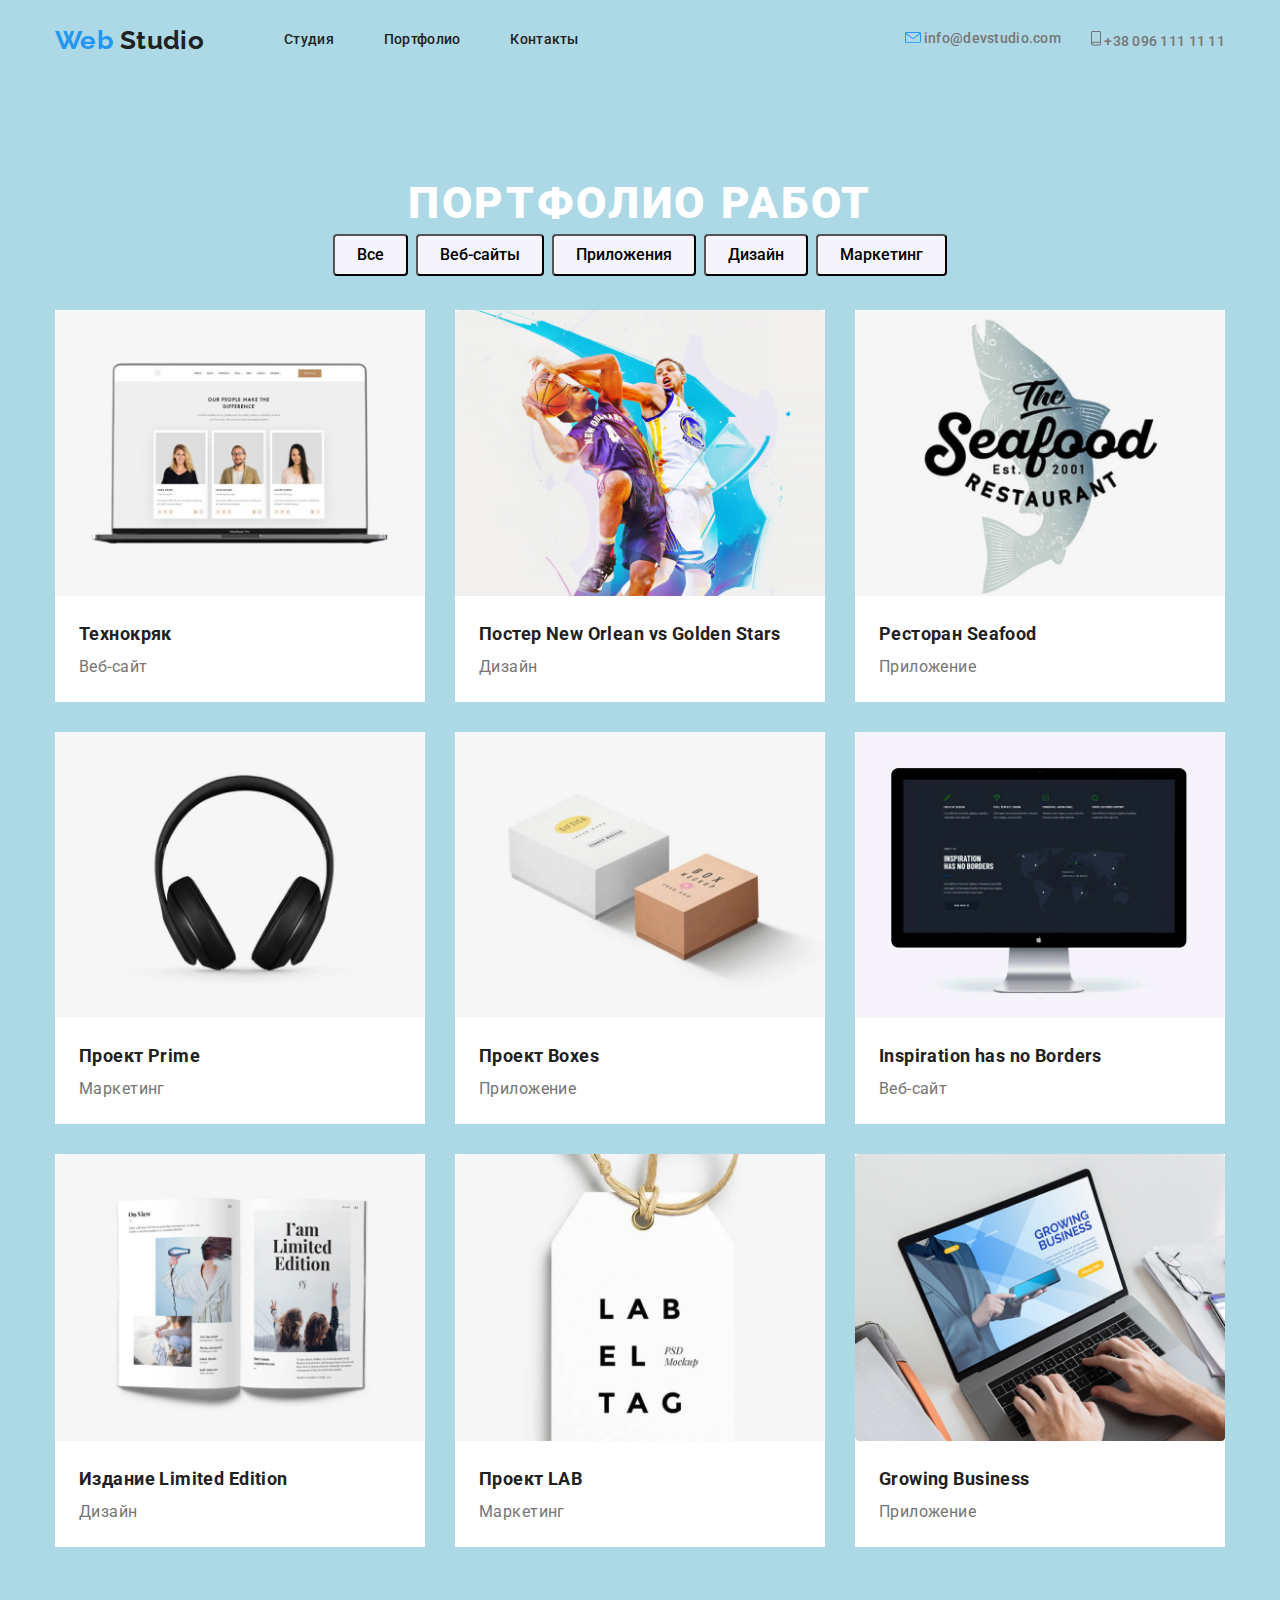
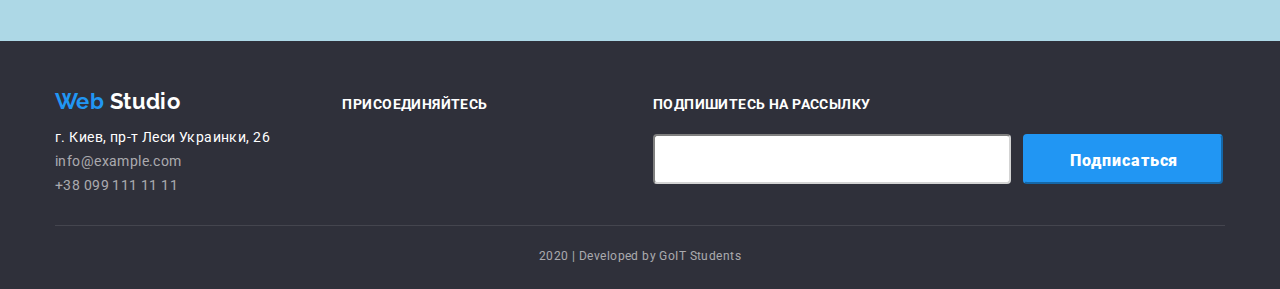
==== portfolio.html @ 1db134f2 "initial commit" ====
<!DOCTYPE html>
<html lang="ru">
  <head>
    <meta charset="UTF-8" />
    <meta name="viewport" content="width=device-width, initial-scale=1.0" />
    <title lang="en">Web Studio</title>
    <link
      href="https://fonts.googleapis.com/css2?family=Raleway:wght@700&family=Roboto:wght@400;500;700;900&display=swap"
      rel="stylesheet"
    />
    <link
      rel="stylesheet"
      href="https://cdnjs.cloudflare.com/ajax/libs/modern-normalize/0.6.0/modern-normalize.min.css"
    />
    <link rel="stylesheet" href="./css/styles.css" />
  </head>

  <body>
    <header class="page-header">
      <div class="container">
        <nav class="main-nav">
          <a href="./index.html" lang="en" class="logo-header"
            ><span class="logo-accent">Web</span> Studio</a
          >

          <menu class="site-menu">
            <li><a href="./index.html" class="site-menu-list">Студия</a></li>
            <li>
              <a href="./portfolio.html" class="site-menu-list">Портфолио</a>
            </li>
            <li><a href="" class="site-menu-list">Контакты</a></li>
          </menu>

          <ul class="contacts">
            <li>
              <img src="./images/envelope-hover.svg" alt="Почта компании" />
              <a href="" class="contacts-list">info@devstudio.com</a>
            </li>

            <li>
              <img src="./images/smartphone.svg" alt="Телефон компании" />
              <a href="" class="contacts-list">+38 096 111 11 11</a>
            </li>
          </ul>
        </nav>
      </div>
    </header>
    <main>
      <section class="portfolio-works">
        <div class="container">
          <h1>Портфолио работ</h1>
          <menu class="portfolio-navigation">
            <li><button type="button">Все</button></li>
            <li><button type="button">Веб-сайты</button></li>
            <li><button type="button">Приложения</button></li>
            <li><button type="button">Дизайн</button></li>
            <li><button type="button">Маркетинг</button></li>
          </menu>
          <ul class="portfolio-works-list">
            <li>
              <a href="">
                <img
                  src="./images/pr-1.jpg"
                  alt="Изображение ноутбука"
                  class="portfolio-works-image"
                  width="370"
                />
                <div class="portfolio-works-title">
                  <h2>Технокряк</h2>
                  <p class="portfolio-works-p">Веб-сайт</p>
                </div>
                <p class="portfolio-works hover-text">
                  Технокряк это современная площадка распространения
                  коронавируса. Компании используют эту платформу для цифрового
                  шпионажа и атак на защищённые сервера конкурентов.
                </p></a
              >
            </li>
            <li>
              <a href="">
                <img
                  src="./images/pr-2.jpg"
                  alt="Новый Орлеан, Золотые Звезды"
                  class="portfolio-works-image"
                  width="370"
                />
                <div class="portfolio-works-title">
                  <h2>Постер New Orlean vs Golden Stars</h2>
                  <p class="portfolio-works-p">Дизайн</p>
                </div>
              </a>
            </li>
            <li>
              <a href="">
                <img
                  src="./images/pr-3.jpg"
                  alt="Ресторан"
                  class="portfolio-works-image"
                  width="370"
                />
                <div class="portfolio-works-title">
                  <h2>Ресторан Seafood</h2>
                  <p class="portfolio-works-p">Приложение</p>
                </div>
              </a>
            </li>
            <li>
              <a href="">
                <img
                  src="./images/pr-4.jpg"
                  alt="Проект Прайм"
                  class="portfolio-works-image"
                  width="370"
                />
                <div class="portfolio-works-title">
                  <h2>Проект Prime</h2>
                  <p class="portfolio-works-p">Маркетинг</p>
                </div>
              </a>
            </li>
            <li>
              <a href="">
                <img
                  src="./images/pr-5.jpg"
                  alt="Проект Боксез"
                  class="portfolio-works-image"
                  width="370"
                />
                <div class="portfolio-works-title">
                  <h2>Проект Boxes</h2>
                  <p class="portfolio-works-p">Приложение</p>
                </div>
              </a>
            </li>
            <li>
              <a href="">
                <img
                  src="./images/pr-6.jpg"
                  alt="Веб-сайт"
                  class="portfolio-works-image"
                  width="370"
                />
                <div class="portfolio-works-title">
                  <h2>Inspiration has no Borders</h2>
                  <p class="portfolio-works-p">Веб-сайт</p>
                </div>
              </a>
            </li>
            <li>
              <a href="">
                <img
                  src="./images/pr-7.jpg"
                  alt="Журнал по дизайну"
                  class="portfolio-works-image"
                  width="370"
                />
                <div class="portfolio-works-title">
                  <h2>Издание Limited Edition</h2>
                  <p class="portfolio-works-p">Дизайн</p>
                </div>
              </a>
            </li>
            <li>
              <a href="">
                <img
                  src="./images/pr-8.jpg"
                  alt="Изображение этикетки"
                  class="portfolio-works-image"
                  width="370"
                />
                <div class="portfolio-works-title">
                  <h2>Проект LAB</h2>
                  <p class="portfolio-works-p">Маркетинг</p>
                </div>
              </a>
            </li>
            <li>
              <a href="">
                <img
                  src="./images/box-1.jpg"
                  alt="Изображение ноутбука"
                  class="portfolio-works-image"
                  width="370"
                />
                <div class="portfolio-works-title">
                  <h2>Growing Business</h2>
                  <p class="portfolio-works-p">Приложение</p>
                </div>
              </a>
            </li>
          </ul>
        </div>
      </section>
    </main>
    <!-- Футер -->
    <footer class="page-footer">
      <div class="container">
        <div class="studio-info">
          <a href="./index.html" lang="en" class="logo-footer"
            ><span class="logo-accent">Web</span> Studio</a
          >
          <address>
            <ul>
              <li class="footer-address">
                <a href="">г. Киев, пр-т Леси Украинки, 26</a>
              </li>
              <li class="footer-address-box">
                <a href="">info@example.com</a>
              </li>
              <li class="footer-address-box">
                <a href="">+38 099 111 11 11</a>
              </li>
            </ul>
          </address>
        </div>
        <!-- Ссылки на соцсети -->
        <div class="social-links">
          <b>присоединяйтесь</b>
          <ul class="footer-social-links">
            <li><a href="" aria-label="Ссылка на Instagram"></a></li>
            <li><a href="" aria-label="Ссылка на Twitter"></a></li>
            <li><a href="" aria-label="Ссылка на Facebook"></a></li>
            <li><a href="" aria-label="Ссылка на LinkedIn"></a></li>
          </ul>
        </div>
        <!-- Подписка -->
        <ul class="subscription">
          <li><b>Подпишитесь на рассылку</b></li>
          <li>
            <input type="email" class="email" />
            <button type="button" class="mail-button">Подписаться</button>
          </li>
        </ul>
        <!-- <div> -->
        <p class="footer-developed">2020 | Developed by GoIT Students</p>
      </div>
      <!-- </div> -->
    </footer>
  </body>
</html>
---- css/styles.css ----
/* 
Оформление текста, цвета, эффекты фокусировки и наведения
background-color - для отображения белого цвета шрифта */

:root {
  --primary-text-color: #212121;
  --ordinary-text-color: #757575;
  --title-text-color: #ffffff;
  --accent-text-color: #2196f3;
  --footer-text-color: rgba(255, 255, 255, 0.6);
  --background-text-color: rgba(33, 150, 243, 0.9);
  --background-color: lightblue;
}

body {
  font-family: Roboto, serif;
  font-weight: 400;
  font-size: 14px;
  line-height: 1.14;
  letter-spacing: 0.03em;
  color: var(--primary-text-color);
  background-color: var(--background-color);
}

.container {
  margin-left: auto;
  margin-right: auto;
  width: 1200px;
  padding-left: 15px;
  padding-right: 15px;
}

/* img {
  display: block;
  width: 100%;
} */

h2,
ul,
menu,
p {
  margin-top: 0;
  margin-bottom: 0;
  padding-left: 0;
}

a {
  color: var(--primary-text-color);
}

ul,
menu {
  list-style: none;
}

/* Logo */

.logo-header {
  margin-right: 80px;
}

.logo-header,
.logo-footer {
  font-family: Raleway, sans-serif;
  font-weight: 700;
  font-size: 26px;
  line-height: 1.19;
  text-decoration: none;
}

.logo-accent {
  color: #2196f3;
}

.logo-footer {
  margin-bottom: 10px;
  font-size: 22px;
  line-height: 1.18;
  color: var(--title-text-color);
}

/* Хедер*/

.main-nav {
  display: flex;
  align-items: center;
}

.site-menu {
  display: flex;
  align-items: center;
  /* margin-right: 280px; */

  font-weight: 500;
  letter-spacing: 0.02em;
}

.site-menu li:not(:last-child) {
  margin-right: 50px;
}

.site-menu-list {
  display: block;
}

.contacts {
  display: inline-flex;
  /* align-items: center; */
  margin-left: auto;

  font-weight: 500;
  letter-spacing: 0.02em;
}

.contacts li + li {
  margin-left: 30px;
}

p,
.contacts-list {
  color: var(--ordinary-text-color);
}

.site-menu-list,
.contacts-list {
  padding-top: 32px;
  padding-bottom: 32px;
  text-decoration: none;
}

.site-menu-list:hover,
.contacts-list:hover,
.site-menu-list:focus,
.contacts-list:focus {
  color: var(--accent-text-color);
}

/* Герой */

/* .hero {
  text-align: center;
} */

h1 {
  margin: 0 auto;

  color: var(--title-text-color);
  font-weight: 900;
  font-size: 44px;
  line-height: 1.36;
  text-align: center;
  letter-spacing: 0.06em;
  text-transform: uppercase;
}

.hero > h1 {
  width: 650px;
}

.hero-button {
  /* display: inline-block; */
  display: flex;
  margin-left: auto;
  margin-right: auto;
  align-items: center;
  border-radius: 4px;
  padding: 10px 32px;

  color: var(--title-text-color);
  background-color: var(--accent-text-color);
  /* border-color: rgba(0, 0, 0, 0.25); */

  font-weight: 700;
  font-size: 16px;
  line-height: 1.88;
  letter-spacing: 0.06em;
}

/* Work */

/* .work-accents li:not(:last-child),
.applications li:not(:last-child),
.teampeople li:not(:last-child),
.clients li:not(:last-child) {
  margin-right: 30px;
} */

.work-accents {
  padding-top: 94px;
}

.work-accents ul {
  display: flex;
  justify-content: space-between;
  padding-left: 0;
}

.work-accents li {
  width: 270px;
  /* outline: 2px solid tomato; */
}

.work-accents h3 {
  margin-top: 30px;
  margin-bottom: 10px;

  font-size: inherit;
  line-height: inherit;
  text-transform: uppercase;
}

.work-accents-p {
  line-height: 1.71;
  letter-spacing: 0.03em;
}

/* Приложения */

.applications {
  padding-top: 94px;
}

.applications h2 {
  margin-bottom: 50px;
}

.applications ul {
  display: flex;
  justify-content: space-between;
  padding-left: 0;
}

.applications li {
  width: 370px;
  display: flex;
  flex-direction: column;
}

.applications h2,
.teampeople h2,
.clients h2 {
  font-weight: 700;
  font-size: 36px;
  line-height: 1.17;
  text-align: center;
  letter-spacing: 0.03em;
}

.applications h3 {
  margin-top: 0;
  margin-bottom: 0;
  padding-top: 27px;
  padding-bottom: 27px;

  color: var(--title-text-color);
  background-color: rgba(47, 48, 58, 0.8);

  font-size: inherit;
  font-weight: 700;
  text-align: center;
  letter-spacing: 0.03em;
  text-transform: uppercase;
}

/* Наша команда */

.teampeople {
  padding-top: 94px;
}

.teampeople h2 {
  margin-bottom: 50px;
}

.teampeople ul {
  display: flex;
  justify-content: space-between;
  padding-left: 0;
}

.teampeople li {
  width: 270px;
  display: flex;
  flex-direction: column;
}

.teampeople h3 {
  margin-top: 30px;
  margin-bottom: 10px;
}

.teampeople h3,
.teampeople p {
  font-size: 16px;
  line-height: 1.36;
  text-align: center;
}

.teampeople h3 {
  font-weight: 500;
}

/* Постоянные клиенты */

.clients {
  padding-top: 94px;
  padding-bottom: 94px;
}

.clients h2 {
  margin-bottom: 50px;
}

.clients ul {
  display: flex;
  justify-content: space-between;
  padding-left: 0;
}

.clients li {
  width: 170px;
  display: flex;
  justify-content: center;
  align-items: center;
}

/* Футер */
.page-footer {
  padding-top: 48px;
  /* outline: 2px solid tomato; */
  background-color: #2f303a;
}

.studio-info,
.studio-info .address,
.social-links,
.social-links ul,
.social-links li,
.subscription,
.subscription li {
  display: inline-flex;
}

.studio-info {
  margin-right: 69px;
  flex-direction: column;
}

.studio-info ul {
  padding-left: 0;
}

b {
  font-weight: 700;
  text-transform: uppercase;
  color: var(--title-text-color);
}

address {
  font-style: normal;
}

.footer-address,
.footer-address-box {
  line-height: 1.71;
}

.footer-address > a {
  margin-top: 9px;
  line-height: 24px;
  color: var(--title-text-color);
  text-decoration: none;
}

.footer-address-box > a,
.footer-developed {
  color: var(--footer-text-color);
  text-decoration: none;
}

.social-links {
  width: 207px;
  margin-right: 100px;
}

.subscription {
  flex-direction: column;
  margin-right: auto;
}

.subscription > li:first-child {
  margin-bottom: 21px;
}

.email {
  width: 358px;
  border-radius: 4px;
  height: 50px;

  border-color: lightgray;
}

.mail-button {
  width: 200px;
  height: 50px;

  margin-left: 12px;
  padding: 10px 45px;
  border-radius: 4px;
  /* align-items: center; */

  color: var(--title-text-color);
  background-color: var(--accent-text-color);
  border-color: var(--background-text-color);

  font-family: inherit;
  font-weight: 900;
  font-size: 16px;
  line-height: 1.88;
  letter-spacing: 0.06em;
  text-align: center;
}

.footer-developed {
  margin-top: 28px;
  padding-top: 18px;
  padding-bottom: 21px;
  font-size: 12px;
  line-height: 2;
  text-align: center;
  border-top: 1px solid rgba(255, 255, 255, 0.1);
}

/* Портфолио */

.portfolio-works {
  padding-top: 94px;
  padding-bottom: 94px;
}

menu.portfolio-navigation,
.portfolio-works-list {
  padding-left: 0;
}

.portfolio-navigation {
  margin-bottom: 34px;
}

.portfolio-works-list,
.portfolio-works-list li {
  display: inline-flex;
  flex-wrap: wrap;
}

/* .portfolio-works-list {
  justify-content: space-between;
} */

.portfolio-works-list li:not(:nth-child(3n)) {
  margin-right: 30px;
}

.portfolio-works-list li:nth-child(-n + 6) {
  margin-bottom: 30px;
}

.portfolio-works-list li {
  width: calc((100% - 2 * 30px) / 3);
  display: flex;
  flex-direction: column;
}

p.portfolio-works.hover-text {
  display: none;
}

.portfolio-navigation,
.portfolio-navigation li {
  display: flex;
  flex-direction: row;
  align-items: center;
  justify-content: center;
}

.portfolio-works-title {
  padding: 20px 24px;
  background-color: var(--title-text-color);
}

.portfolio-works a {
  text-decoration: none;
}

.portfolio-navigation button:hover,
.portfolio-navigation button:focus {
  background-color: var(--accent-text-color);
  color: var(--title-text-color);
}

.portfolio-navigation li:not(:last-child) {
  margin-right: 8px;
}

.portfolio-navigation button {
  border-radius: 4px;
  padding: 6px 22px;
  font-family: inherit;
  font-weight: 500;
  font-size: 16px;
  line-height: 1.62;
  text-align: center;
  background: #f5f4fa;
}

.portfolio-works-list h2 {
  font-size: 18px;
  line-height: 2;
}

.portfolio-works-p {
  font-size: 16px;
  line-height: 1.88;
}

.portfolio-works-image {
  display: block;
}

/* Для позиционирования в футере

 .footer-social-links {
  display: flex;
  justify-content: space-between; 
  
  .footer-social-links:not(:last-child){ margin-right: 10px;*/
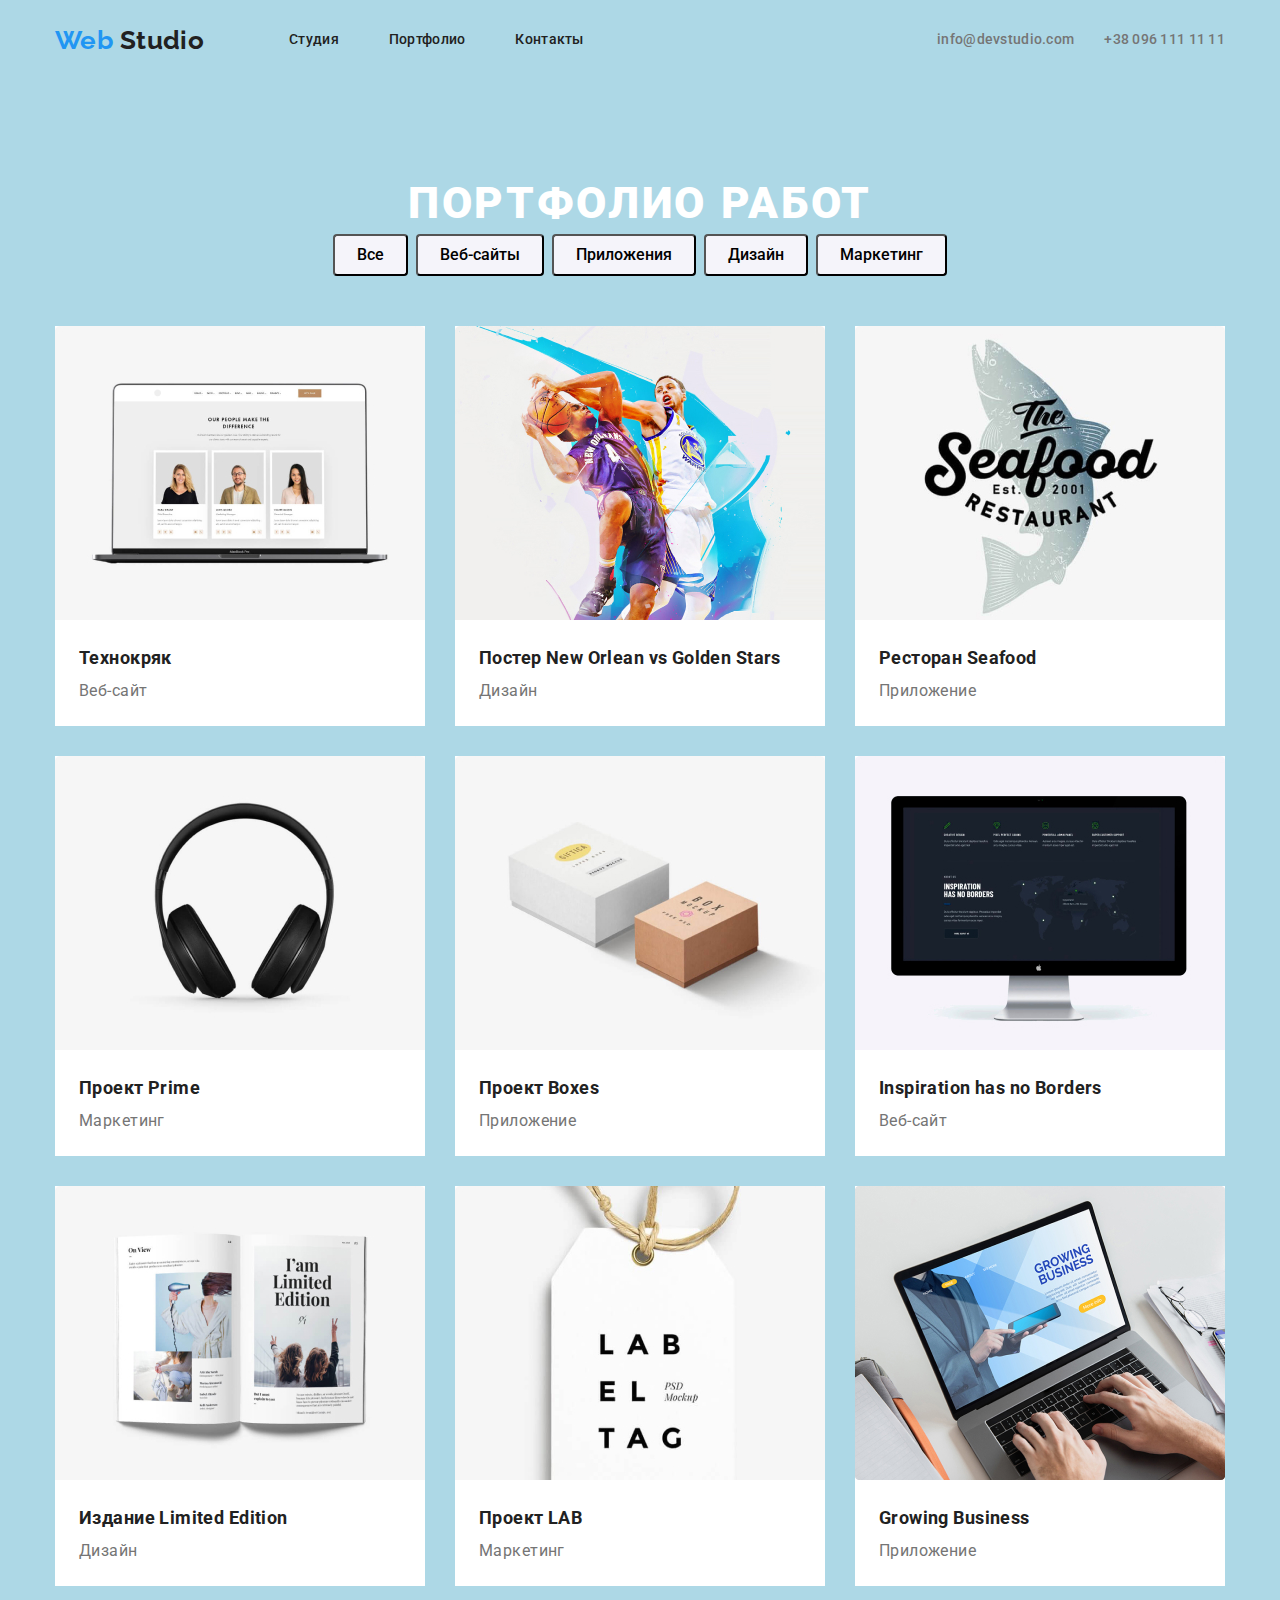
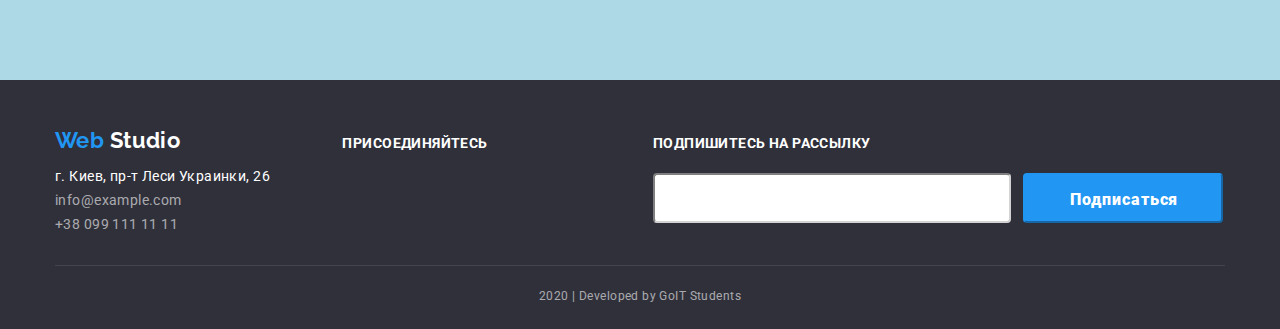
==== commit bda74297: "изменения в макете внесены" ====
--- a/portfolio.html
+++ b/portfolio.html
@@ -33,12 +33,12 @@
 
           <ul class="contacts">
             <li>
-              <img src="./images/envelope-hover.svg" alt="Почта компании" />
+              <!-- <img src="./images/envelope-hover.svg" alt="Почта компании" /> -->
               <a href="" class="contacts-list">info@devstudio.com</a>
             </li>
 
             <li>
-              <img src="./images/smartphone.svg" alt="Телефон компании" />
+              <!-- <img src="./images/smartphone.svg" alt="Телефон компании" /> -->
               <a href="" class="contacts-list">+38 096 111 11 11</a>
             </li>
           </ul>
@@ -63,7 +63,6 @@
                   src="./images/pr-1.jpg"
                   alt="Изображение ноутбука"
                   class="portfolio-works-image"
-                  width="370"
                 />
                 <div class="portfolio-works-title">
                   <h2>Технокряк</h2>
@@ -82,7 +81,6 @@
                   src="./images/pr-2.jpg"
                   alt="Новый Орлеан, Золотые Звезды"
                   class="portfolio-works-image"
-                  width="370"
                 />
                 <div class="portfolio-works-title">
                   <h2>Постер New Orlean vs Golden Stars</h2>
@@ -96,7 +94,6 @@
                   src="./images/pr-3.jpg"
                   alt="Ресторан"
                   class="portfolio-works-image"
-                  width="370"
                 />
                 <div class="portfolio-works-title">
                   <h2>Ресторан Seafood</h2>
@@ -110,7 +107,6 @@
                   src="./images/pr-4.jpg"
                   alt="Проект Прайм"
                   class="portfolio-works-image"
-                  width="370"
                 />
                 <div class="portfolio-works-title">
                   <h2>Проект Prime</h2>
@@ -124,7 +120,6 @@
                   src="./images/pr-5.jpg"
                   alt="Проект Боксез"
                   class="portfolio-works-image"
-                  width="370"
                 />
                 <div class="portfolio-works-title">
                   <h2>Проект Boxes</h2>
@@ -135,10 +130,9 @@
             <li>
               <a href="">
                 <img
-                  src="./images/pr-6.jpg"
+                  src="./images/box-3.jpg"
                   alt="Веб-сайт"
                   class="portfolio-works-image"
-                  width="370"
                 />
                 <div class="portfolio-works-title">
                   <h2>Inspiration has no Borders</h2>
@@ -152,7 +146,6 @@
                   src="./images/pr-7.jpg"
                   alt="Журнал по дизайну"
                   class="portfolio-works-image"
-                  width="370"
                 />
                 <div class="portfolio-works-title">
                   <h2>Издание Limited Edition</h2>
@@ -166,7 +159,6 @@
                   src="./images/pr-8.jpg"
                   alt="Изображение этикетки"
                   class="portfolio-works-image"
-                  width="370"
                 />
                 <div class="portfolio-works-title">
                   <h2>Проект LAB</h2>
@@ -180,7 +172,6 @@
                   src="./images/box-1.jpg"
                   alt="Изображение ноутбука"
                   class="portfolio-works-image"
-                  width="370"
                 />
                 <div class="portfolio-works-title">
                   <h2>Growing Business</h2>
--- a/css/styles.css
+++ b/css/styles.css
@@ -9,6 +9,7 @@
   --accent-text-color: #2196f3;
   --footer-text-color: rgba(255, 255, 255, 0.6);
   --background-text-color: rgba(33, 150, 243, 0.9);
+  --background-footer-color: #2f303a;
   --background-color: lightblue;
 }
 
@@ -30,10 +31,10 @@
   padding-right: 15px;
 }
 
-/* img {
+img {
   display: block;
   width: 100%;
-} */
+}
 
 h2,
 ul,
@@ -56,7 +57,7 @@
 /* Logo */
 
 .logo-header {
-  margin-right: 80px;
+  margin-right: 85px;
 }
 
 .logo-header,
@@ -187,6 +188,7 @@
 
 .work-accents {
   padding-top: 94px;
+  padding-bottom: 94px;
 }
 
 .work-accents ul {
@@ -218,6 +220,7 @@
 
 .applications {
   padding-top: 94px;
+  padding-bottom: 94px;
 }
 
 .applications h2 {
@@ -253,7 +256,8 @@
   padding-bottom: 27px;
 
   color: var(--title-text-color);
-  background-color: rgba(47, 48, 58, 0.8);
+  background-color: var(--background-footer-color);
+  /* rgba(47, 48, 58, 0.8) */
 
   font-size: inherit;
   font-weight: 700;
@@ -266,6 +270,7 @@
 
 .teampeople {
   padding-top: 94px;
+  padding-bottom: 94px;
 }
 
 .teampeople h2 {
@@ -328,7 +333,7 @@
 .page-footer {
   padding-top: 48px;
   /* outline: 2px solid tomato; */
-  background-color: #2f303a;
+  background-color: var(--background-footer-color);
 }
 
 .studio-info,
@@ -444,7 +449,7 @@
 }
 
 .portfolio-navigation {
-  margin-bottom: 34px;
+  margin-bottom: 50px;
 }
 
 .portfolio-works-list,
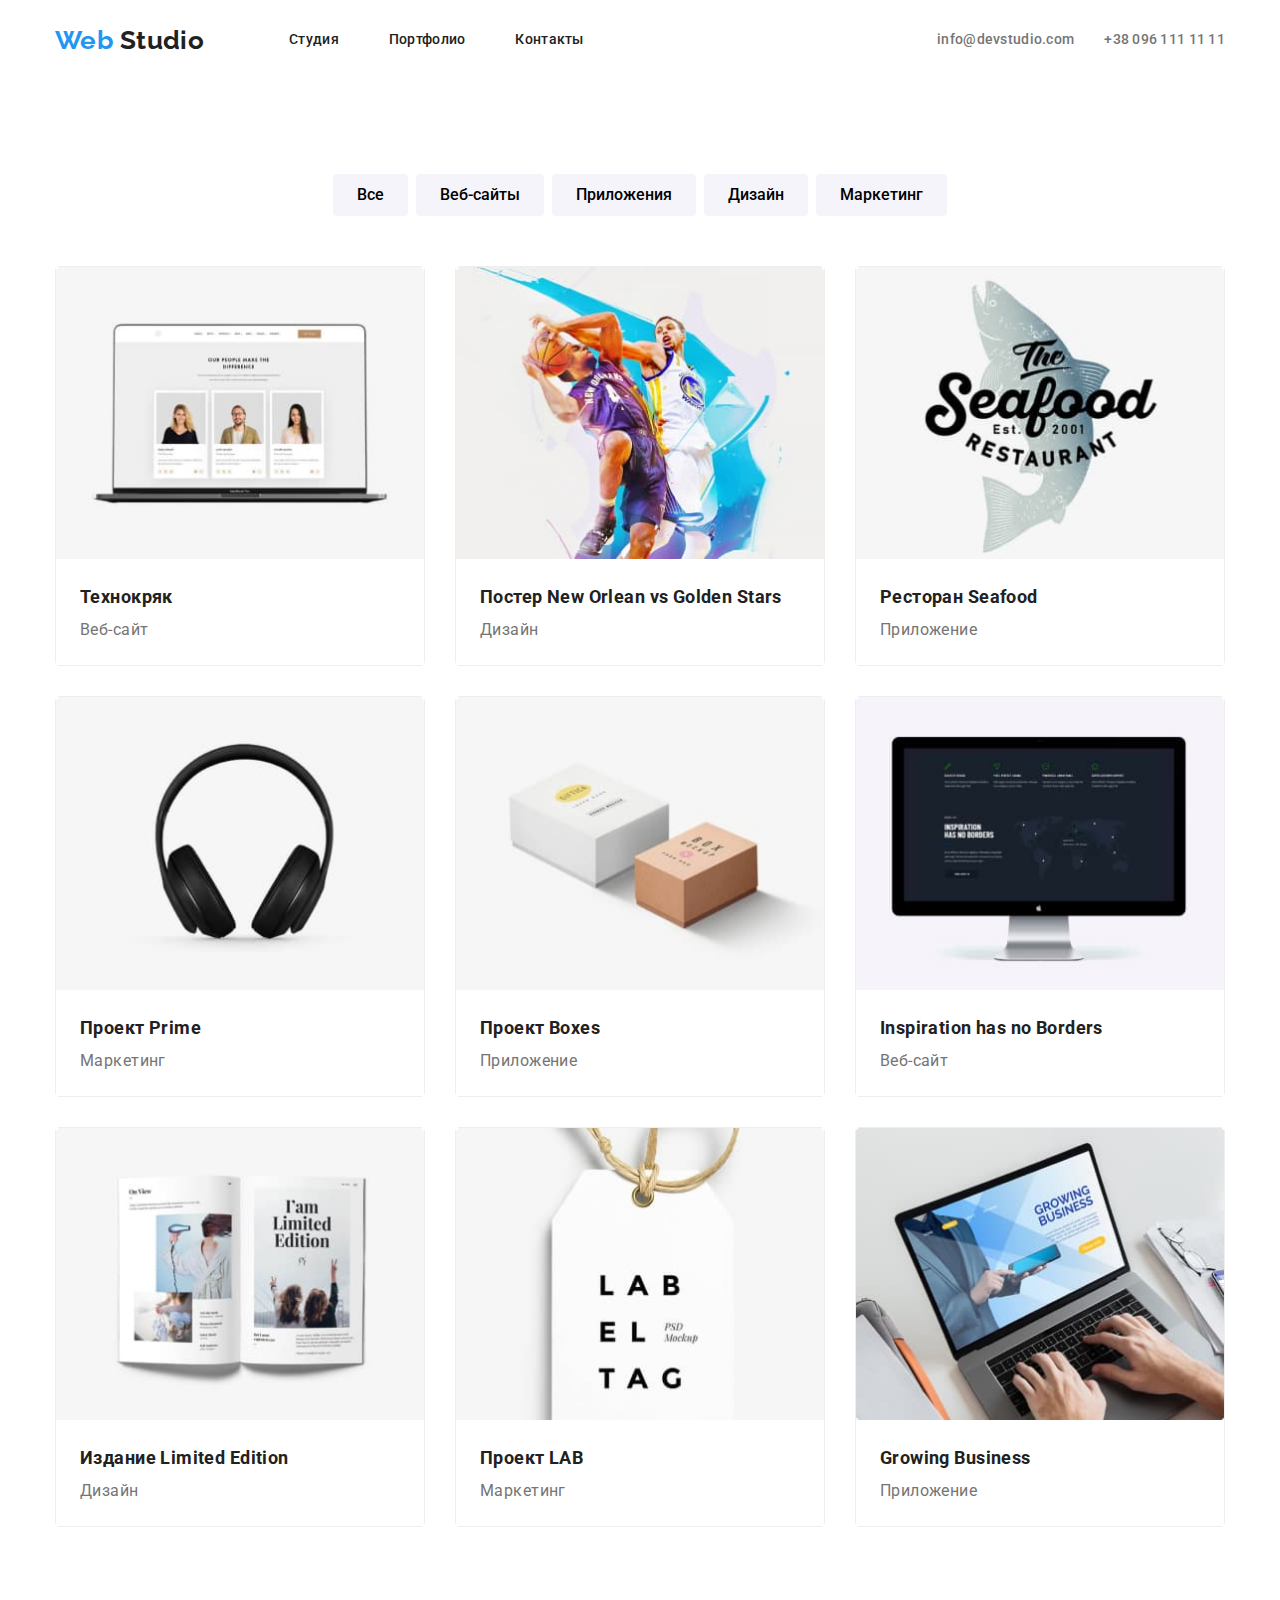
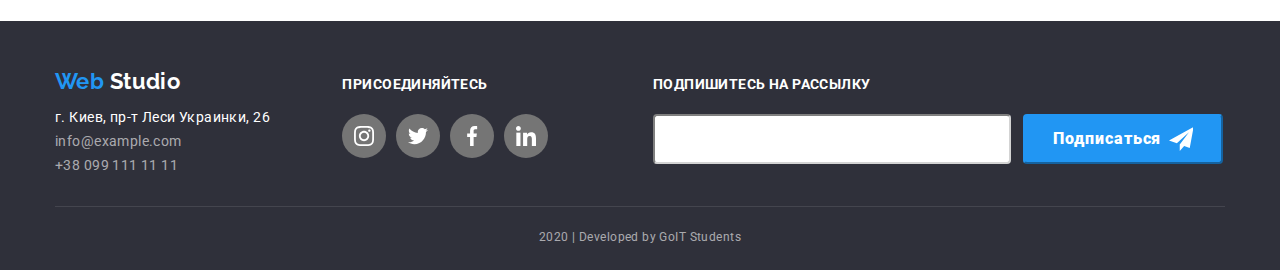
==== commit 185800da: "initial set" ====
--- a/portfolio.html
+++ b/portfolio.html
@@ -48,7 +48,7 @@
     <main>
       <section class="portfolio-works">
         <div class="container">
-          <h1>Портфолио работ</h1>
+          <h1 class="visually-hidden">Портфолио работ</h1>
           <menu class="portfolio-navigation">
             <li><button type="button">Все</button></li>
             <li><button type="button">Веб-сайты</button></li>
@@ -208,10 +208,18 @@
         <div class="social-links">
           <b>присоединяйтесь</b>
           <ul class="footer-social-links">
-            <li><a href="" aria-label="Ссылка на Instagram"></a></li>
-            <li><a href="" aria-label="Ссылка на Twitter"></a></li>
-            <li><a href="" aria-label="Ссылка на Facebook"></a></li>
-            <li><a href="" aria-label="Ссылка на LinkedIn"></a></li>
+            <li class="social-links-icons icon-inst-f">
+              <a href="" aria-label="Ссылка на Instagram"></a>
+            </li>
+            <li class="social-links-icons icon-twitter-f">
+              <a href="" aria-label="Ссылка на Twitter"></a>
+            </li>
+            <li class="social-links-icons icon-facebook-f">
+              <a href="" aria-label="Ссылка на Facebook"></a>
+            </li>
+            <li class="social-links-icons icon-linkedin-f">
+              <a href="" aria-label="Ссылка на LinkedIn"></a>
+            </li>
           </ul>
         </div>
         <!-- Подписка -->
--- a/css/styles.css
+++ b/css/styles.css
@@ -1,16 +1,13 @@
-/* 
-Оформление текста, цвета, эффекты фокусировки и наведения
-background-color - для отображения белого цвета шрифта */
-
 :root {
   --primary-text-color: #212121;
   --ordinary-text-color: #757575;
   --title-text-color: #ffffff;
   --accent-text-color: #2196f3;
+  --background-work-icon-color: #e5e5e5;
   --footer-text-color: rgba(255, 255, 255, 0.6);
   --background-text-color: rgba(33, 150, 243, 0.9);
   --background-footer-color: #2f303a;
-  --background-color: lightblue;
+  --background-blocks-color: #f5f4fa;
 }
 
 body {
@@ -20,7 +17,6 @@
   line-height: 1.14;
   letter-spacing: 0.03em;
   color: var(--primary-text-color);
-  background-color: var(--background-color);
 }
 
 .container {
@@ -33,7 +29,8 @@
 
 img {
   display: block;
-  width: 100%;
+  max-width: 100%;
+  height: auto;
 }
 
 h2,
@@ -54,6 +51,17 @@
   list-style: none;
 }
 
+.visually-hidden {
+  position: absolute;
+  width: 1px;
+  height: 1px;
+  margin: -1px;
+  border: 0px;
+  padding: 0px;
+  clip: rect(0 0 0 0);
+  overflow: hidden;
+}
+
 /* Logo */
 
 .logo-header {
@@ -142,8 +150,25 @@
   text-align: center;
 } */
 
+.overlay {
+  max-width: 1600px;
+  height: 600px;
+  margin-left: auto;
+  margin-right: auto;
+  background-image: linear-gradient(
+      to right,
+      rgba(47, 48, 58, 0.8),
+      rgba(47, 48, 58, 0.8)
+    ),
+    url(../images/header.png);
+  background-position: center;
+  /* background-repeat: no-repeat; */
+  /* background-size: cover; */
+}
+
 h1 {
-  margin: 0 auto;
+  margin: 0 auto 30px;
+  padding-top: 200px;
 
   color: var(--title-text-color);
   font-weight: 900;
@@ -154,7 +179,7 @@
   text-transform: uppercase;
 }
 
-.hero > h1 {
+.overlay > h1 {
   width: 650px;
 }
 
@@ -163,13 +188,14 @@
   display: flex;
   margin-left: auto;
   margin-right: auto;
+  padding: 10px 32px;
   align-items: center;
-  border-radius: 4px;
-  padding: 10px 32px;
 
   color: var(--title-text-color);
   background-color: var(--accent-text-color);
-  /* border-color: rgba(0, 0, 0, 0.25); */
+  border-color: var(--accent-text-color);
+  box-shadow: 0px 4px 4px rgba(0, 0, 0, 0.15);
+  border-radius: 4px;
 
   font-weight: 700;
   font-size: 16px;
@@ -198,8 +224,40 @@
 }
 
 .work-accents li {
-  width: 270px;
+  width: calc((100% - 3 * 30px) / 4);
   /* outline: 2px solid tomato; */
+}
+
+.work-icon:before {
+  display: block;
+  content: "";
+  height: 120px;
+  background-size: 70px 70px;
+  background-repeat: no-repeat;
+  background-position: center;
+
+  background-color: var(--background-work-icon-color);
+  border-radius: 4px;
+}
+
+/* .work-icon:hover:before {
+  background-color: var(--accent-text-color);
+} */
+
+.thumb-antenna:before {
+  background-image: url("../images/vector-1.svg");
+}
+
+.thumb-clock:before {
+  background-image: url("../images/vector-2.svg");
+}
+
+.thumb-diagram:before {
+  background-image: url("../images/vector-3.svg");
+}
+
+.thumb-astronaut:before {
+  background-image: url("../images/vector-4.svg");
 }
 
 .work-accents h3 {
@@ -271,6 +329,8 @@
 .teampeople {
   padding-top: 94px;
   padding-bottom: 94px;
+
+  background-color: var(--background-blocks-color);
 }
 
 .teampeople h2 {
@@ -283,10 +343,14 @@
   padding-left: 0;
 }
 
-.teampeople li {
-  width: 270px;
-  display: flex;
-  flex-direction: column;
+.teampeople-card > li {
+  width: calc((100% - 3 * 30px) / 4);
+  padding-bottom: 24px;
+  background: #ffffff;
+  box-shadow: 0px 2px 1px rgba(0, 0, 0, 0.2), 0px 1px 1px rgba(0, 0, 0, 0.14),
+    0px 1px 3px rgba(0, 0, 0, 0.12);
+  border-radius: 4px;
+  overflow: hidden;
 }
 
 .teampeople h3 {
@@ -301,8 +365,53 @@
   text-align: center;
 }
 
+.teampeople p {
+  margin-bottom: 16px;
+}
+
 .teampeople h3 {
   font-weight: 500;
+}
+
+.teampeople-icons-container {
+  display: flex;
+  justify-content: space-between;
+  margin: 0 32px;
+}
+.teampeople-icons {
+  width: 44px;
+  height: 44px;
+  align-items: center;
+
+  background-color: transparent;
+  background-size: 20px;
+  background-repeat: no-repeat;
+  background-position: center;
+  border-radius: 50%;
+}
+
+.teampeople-icons:not(:last-child) {
+  margin-right: 10px;
+}
+
+.icon-inst {
+  background-image: url(../images/icon-inst.svg);
+}
+
+.icon-twitter {
+  background-image: url(../images/icon-twitter.svg);
+}
+
+.icon-facebook {
+  background-image: url(../images/icon-facebook.svg);
+}
+
+.icon-linkedin {
+  background-image: url(../images/icon-linkedin.svg);
+}
+
+.teampeople-icons:hover {
+  background-color: var(--accent-text-color);
 }
 
 /* Постоянные клиенты */
@@ -324,9 +433,16 @@
 
 .clients li {
   width: 170px;
+  height: 90px;
   display: flex;
   justify-content: center;
   align-items: center;
+  border: 1px solid #afb1b8;
+  border-radius: 4px;
+}
+
+.clients li:hover {
+  border-color: var(--accent-text-color);
 }
 
 /* Футер */
@@ -384,8 +500,47 @@
 }
 
 .social-links {
+  flex-direction: column;
   width: 207px;
   margin-right: 100px;
+}
+
+.social-links > b {
+  margin-bottom: 21px;
+}
+
+.social-links-icons {
+  height: 44px;
+  width: 44px;
+  background-color: var(--ordinary-text-color);
+  background-size: 20px 20px;
+  background-repeat: no-repeat;
+  background-position: center;
+  border-radius: 50%;
+}
+
+.social-links-icons:not(:last-child) {
+  margin-right: 10px;
+}
+
+.icon-inst-f {
+  background-image: url(../images/icon-inst-f.svg);
+}
+
+.icon-twitter-f {
+  background-image: url(../images/icon-twitter-f.svg);
+}
+
+.icon-facebook-f {
+  background-image: url(../images/icon-facebook-f.svg);
+}
+
+.icon-linkedin-f {
+  background-image: url(../images/icon-linkedin-f.svg);
+}
+
+.social-links-icons:hover {
+  background-color: var(--accent-text-color);
 }
 
 .subscription {
@@ -406,24 +561,36 @@
 }
 
 .mail-button {
+  display: inline-flex;
   width: 200px;
   height: 50px;
 
   margin-left: 12px;
-  padding: 10px 45px;
+  padding: 10px 28px;
   border-radius: 4px;
-  /* align-items: center; */
+  align-items: center;
 
   color: var(--title-text-color);
   background-color: var(--accent-text-color);
-  border-color: var(--background-text-color);
+  border-color: var(--accent-text-color);
 
   font-family: inherit;
   font-weight: 900;
   font-size: 16px;
   line-height: 1.88;
   letter-spacing: 0.06em;
-  text-align: center;
+  /* text-align: center; */
+}
+
+.mail-button:after {
+  display: block;
+  content: "";
+  width: 24px;
+  height: 24px;
+  margin-left: 8px;
+  background-image: url(../images/icon-send.svg);
+  background-size: contain;
+  background-repeat: no-repeat;
 }
 
 .footer-developed {
@@ -443,7 +610,7 @@
   padding-bottom: 94px;
 }
 
-menu.portfolio-navigation,
+.portfolio-navigation,
 .portfolio-works-list {
   padding-left: 0;
 }
@@ -470,10 +637,17 @@
   margin-bottom: 30px;
 }
 
-.portfolio-works-list li {
+.portfolio-works-list > li {
   width: calc((100% - 2 * 30px) / 3);
   display: flex;
   flex-direction: column;
+  border: 1px solid #eeeeee;
+  border-radius: 5px;
+}
+
+.portfolio-works-list > li:hover {
+  box-shadow: 1px 4px 6px rgba(0, 0, 0, 0.16), 0px 4px 4px rgba(0, 0, 0, 0.06),
+    0px 1px 1px rgba(0, 0, 0, 0.12);
 }
 
 p.portfolio-works.hover-text {
@@ -515,7 +689,8 @@
   font-size: 16px;
   line-height: 1.62;
   text-align: center;
-  background: #f5f4fa;
+  background: var(--background-blocks-color);
+  border-color: transparent;
 }
 
 .portfolio-works-list h2 {
@@ -528,10 +703,6 @@
   line-height: 1.88;
 }
 
-.portfolio-works-image {
-  display: block;
-}
-
 /* Для позиционирования в футере
 
  .footer-social-links {
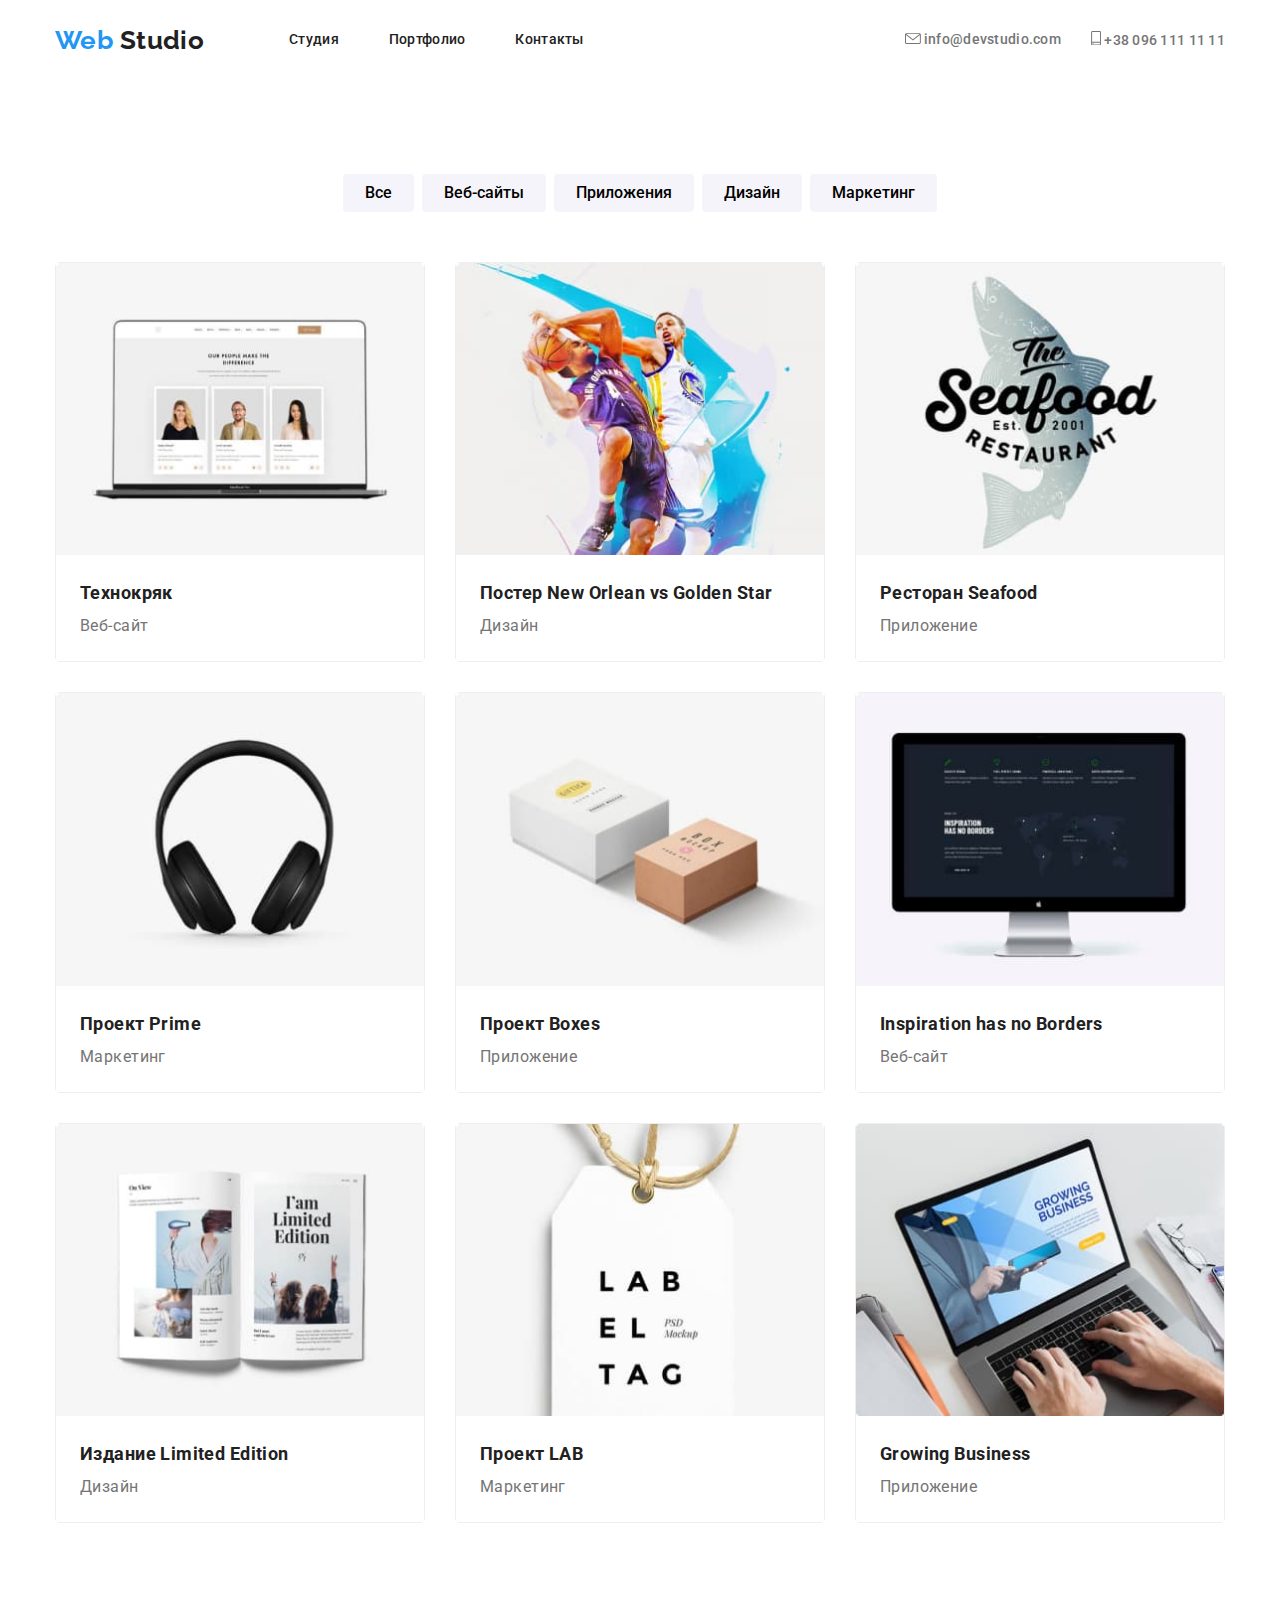
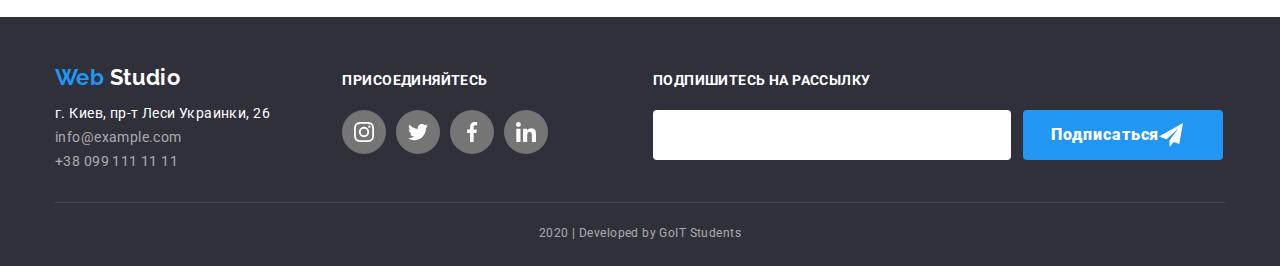
==== commit 85fb4632: "hover effect (sprite)" ====
--- a/portfolio.html
+++ b/portfolio.html
@@ -33,13 +33,23 @@
 
           <ul class="contacts">
             <li>
-              <!-- <img src="./images/envelope-hover.svg" alt="Почта компании" /> -->
-              <a href="" class="contacts-list">info@devstudio.com</a>
-            </li>
-
-            <li>
-              <!-- <img src="./images/smartphone.svg" alt="Телефон компании" /> -->
-              <a href="" class="contacts-list">+38 096 111 11 11</a>
+              <a href="" class="contacts-list">
+                <!-- <img src="./images/envelope-hover.svg" alt="Почта компании" /> -->
+                <svg class="mailto" width="16" height="11.2">
+                  <use href="./images/sprite.svg#icon-mailto"></use>
+                </svg>
+                info@devstudio.com</a
+              >
+            </li>
+
+            <li>
+              <a href="" class="contacts-list">
+                <!-- <img src="./images/smartphone.svg" alt="Телефон компании" /> -->
+                <svg class="tel" width="10" height="14.94">
+                  <use href="./images/sprite.svg#icon-tel"></use>
+                </svg>
+                +38 096 111 11 11</a
+              >
             </li>
           </ul>
         </nav>
@@ -83,7 +93,7 @@
                   class="portfolio-works-image"
                 />
                 <div class="portfolio-works-title">
-                  <h2>Постер New Orlean vs Golden Stars</h2>
+                  <h2>Постер New Orlean vs Golden Star</h2>
                   <p class="portfolio-works-p">Дизайн</p>
                 </div>
               </a>
@@ -208,17 +218,33 @@
         <div class="social-links">
           <b>присоединяйтесь</b>
           <ul class="footer-social-links">
-            <li class="social-links-icons icon-inst-f">
-              <a href="" aria-label="Ссылка на Instagram"></a>
+            <li class="social-links-icons">
+              <a href="" aria-label="Ссылка на Instagram">
+                <svg>
+                  <use href="./images/sprite.svg#icon-inst"></use>
+                </svg>
+              </a>
             </li>
             <li class="social-links-icons icon-twitter-f">
-              <a href="" aria-label="Ссылка на Twitter"></a>
+              <a href="" aria-label="Ссылка на Twitter">
+                <svg>
+                  <use href="./images/sprite.svg#icon-twitter"></use>
+                </svg>
+              </a>
             </li>
             <li class="social-links-icons icon-facebook-f">
-              <a href="" aria-label="Ссылка на Facebook"></a>
+              <a href="" aria-label="Ссылка на Facebook">
+                <svg>
+                  <use href="./images/sprite.svg#icon-facebook"></use>
+                </svg>
+              </a>
             </li>
             <li class="social-links-icons icon-linkedin-f">
-              <a href="" aria-label="Ссылка на LinkedIn"></a>
+              <a href="" aria-label="Ссылка на LinkedIn">
+                <svg>
+                  <use href="./images/sprite.svg#icon-linkedin"></use>
+                </svg>
+              </a>
             </li>
           </ul>
         </div>
@@ -227,7 +253,12 @@
           <li><b>Подпишитесь на рассылку</b></li>
           <li>
             <input type="email" class="email" />
-            <button type="button" class="mail-button">Подписаться</button>
+            <button type="button" class="mail-button">
+              Подписаться
+              <svg class="button-icon" width="24" height="24">
+                <use href="./images/sprite.svg#icon-send"></use>
+              </svg>
+            </button>
           </li>
         </ul>
         <!-- <div> -->
--- a/css/styles.css
+++ b/css/styles.css
@@ -8,6 +8,7 @@
   --background-text-color: rgba(33, 150, 243, 0.9);
   --background-footer-color: #2f303a;
   --background-blocks-color: #f5f4fa;
+  --svg-color: #afb1b8;
 }
 
 body {
@@ -114,7 +115,7 @@
 
 .contacts {
   display: inline-flex;
-  /* align-items: center; */
+  align-items: center;
   margin-left: auto;
 
   font-weight: 500;
@@ -142,6 +143,14 @@
 .site-menu-list:focus,
 .contacts-list:focus {
   color: var(--accent-text-color);
+}
+
+.mailto,
+.tel {
+  fill: currentColor;
+}
+.contacts li:hover {
+  fill: var(--accent-text-color);
 }
 
 /* Герой */
@@ -193,9 +202,9 @@
 
   color: var(--title-text-color);
   background-color: var(--accent-text-color);
-  border-color: var(--accent-text-color);
   box-shadow: 0px 4px 4px rgba(0, 0, 0, 0.15);
   border-radius: 4px;
+  border: none;
 
   font-weight: 700;
   font-size: 16px;
@@ -228,7 +237,24 @@
   /* outline: 2px solid tomato; */
 }
 
-.work-icon:before {
+.work-pic {
+  display: flex;
+  width: 100%;
+  height: 120px;
+  align-items: center;
+  justify-content: center;
+  border-radius: 4px;
+  background-color: var(--background-work-icon-color);
+}
+.work-card svg {
+  display: flex;
+  width: 70px;
+  height: 70px;
+  background-repeat: no-repeat;
+  background-position: center;
+}
+
+/* .work-card:before {
   display: block;
   content: "";
   height: 120px;
@@ -238,13 +264,13 @@
 
   background-color: var(--background-work-icon-color);
   border-radius: 4px;
-}
-
-/* .work-icon:hover:before {
+} */
+
+/* .work-card:hover:before {
   background-color: var(--accent-text-color);
 } */
 
-.thumb-antenna:before {
+/* .thumb-antenna:before {
   background-image: url("../images/vector-1.svg");
 }
 
@@ -258,7 +284,7 @@
 
 .thumb-astronaut:before {
   background-image: url("../images/vector-4.svg");
-}
+} */
 
 .work-accents h3 {
   margin-top: 30px;
@@ -378,23 +404,39 @@
   justify-content: space-between;
   margin: 0 32px;
 }
+
 .teampeople-icons {
+  display: flex;
   width: 44px;
   height: 44px;
-  align-items: center;
+  justify-content: center;
+  align-items: center;
+  border-radius: 50%;
 
   background-color: transparent;
-  background-size: 20px;
-  background-repeat: no-repeat;
-  background-position: center;
-  border-radius: 50%;
 }
 
 .teampeople-icons:not(:last-child) {
   margin-right: 10px;
 }
 
-.icon-inst {
+.teampeople-icons > a {
+  color: var(--svg-color);
+}
+
+.teampeople-icons svg {
+  display: flex;
+  width: 20px;
+  height: 20px;
+
+  fill: currentColor;
+}
+
+.teampeople-icons svg:hover {
+  fill: var(--title-text-color);
+}
+
+/* .icon-inst {
   background-image: url(../images/icon-inst.svg);
 }
 
@@ -408,7 +450,7 @@
 
 .icon-linkedin {
   background-image: url(../images/icon-linkedin.svg);
-}
+} */
 
 .teampeople-icons:hover {
   background-color: var(--accent-text-color);
@@ -437,18 +479,63 @@
   display: flex;
   justify-content: center;
   align-items: center;
+
   border: 1px solid #afb1b8;
   border-radius: 4px;
 }
 
 .clients li:hover {
   border-color: var(--accent-text-color);
+}
+
+.clients-list svg {
+  display: flex;
+  /* width: 90px;
+  height: 52px; */
+  background-repeat: no-repeat;
+  background-position: center;
+  background-size: contain;
+
+  fill: var(--svg-color);
+}
+
+.logo-1 {
+  width: 44px;
+  height: 49px;
+}
+
+.logo-2 {
+  width: 40px;
+  height: 52px;
+}
+
+.logo-3 {
+  width: 41px;
+  height: 43px;
+}
+
+.logo-4 {
+  width: 80px;
+  height: 42px;
+}
+
+.logo-5 {
+  width: 59px;
+  height: 47px;
+}
+
+.logo-6 {
+  width: 88px;
+  height: 45px;
+}
+
+.clients-list svg:hover {
+  fill: var(--accent-text-color);
 }
 
 /* Футер */
 .page-footer {
   padding-top: 48px;
-  /* outline: 2px solid tomato; */
   background-color: var(--background-footer-color);
 }
 
@@ -510,20 +597,35 @@
 }
 
 .social-links-icons {
+  display: flex;
   height: 44px;
   width: 44px;
+  justify-content: center;
+  align-items: center;
+  border-radius: 50%;
+
   background-color: var(--ordinary-text-color);
-  background-size: 20px 20px;
-  background-repeat: no-repeat;
-  background-position: center;
-  border-radius: 50%;
+}
+
+.social-links-icons > a {
+  color: var(--title-text-color);
+}
+
+.social-links-icons svg {
+  display: flex;
+  width: 20px;
+  height: 20px;
+  justify-content: center;
+  align-items: center;
+
+  fill: currentColor;
 }
 
 .social-links-icons:not(:last-child) {
   margin-right: 10px;
 }
 
-.icon-inst-f {
+/* .icon-inst-f {
   background-image: url(../images/icon-inst-f.svg);
 }
 
@@ -537,10 +639,11 @@
 
 .icon-linkedin-f {
   background-image: url(../images/icon-linkedin-f.svg);
-}
+} */
 
 .social-links-icons:hover {
   background-color: var(--accent-text-color);
+  cursor: pointer;
 }
 
 .subscription {
@@ -557,7 +660,7 @@
   border-radius: 4px;
   height: 50px;
 
-  border-color: lightgray;
+  border: none;
 }
 
 .mail-button {
@@ -568,21 +671,21 @@
   margin-left: 12px;
   padding: 10px 28px;
   border-radius: 4px;
+  border: none;
   align-items: center;
 
   color: var(--title-text-color);
   background-color: var(--accent-text-color);
-  border-color: var(--accent-text-color);
 
   font-family: inherit;
   font-weight: 900;
   font-size: 16px;
   line-height: 1.88;
   letter-spacing: 0.06em;
-  /* text-align: center; */
-}
-
-.mail-button:after {
+  text-align: center;
+}
+
+/* .mail-button:after {
   display: block;
   content: "";
   width: 24px;
@@ -591,6 +694,12 @@
   background-image: url(../images/icon-send.svg);
   background-size: contain;
   background-repeat: no-repeat;
+} */
+
+.subsription svg {
+  display: flex;
+  /* justify-content: center; */
+  margin-left: 8px;
 }
 
 .footer-developed {
@@ -675,6 +784,7 @@
 .portfolio-navigation button:focus {
   background-color: var(--accent-text-color);
   color: var(--title-text-color);
+  cursor: pointer;
 }
 
 .portfolio-navigation li:not(:last-child) {
@@ -690,7 +800,7 @@
   line-height: 1.62;
   text-align: center;
   background: var(--background-blocks-color);
-  border-color: transparent;
+  border: none;
 }
 
 .portfolio-works-list h2 {
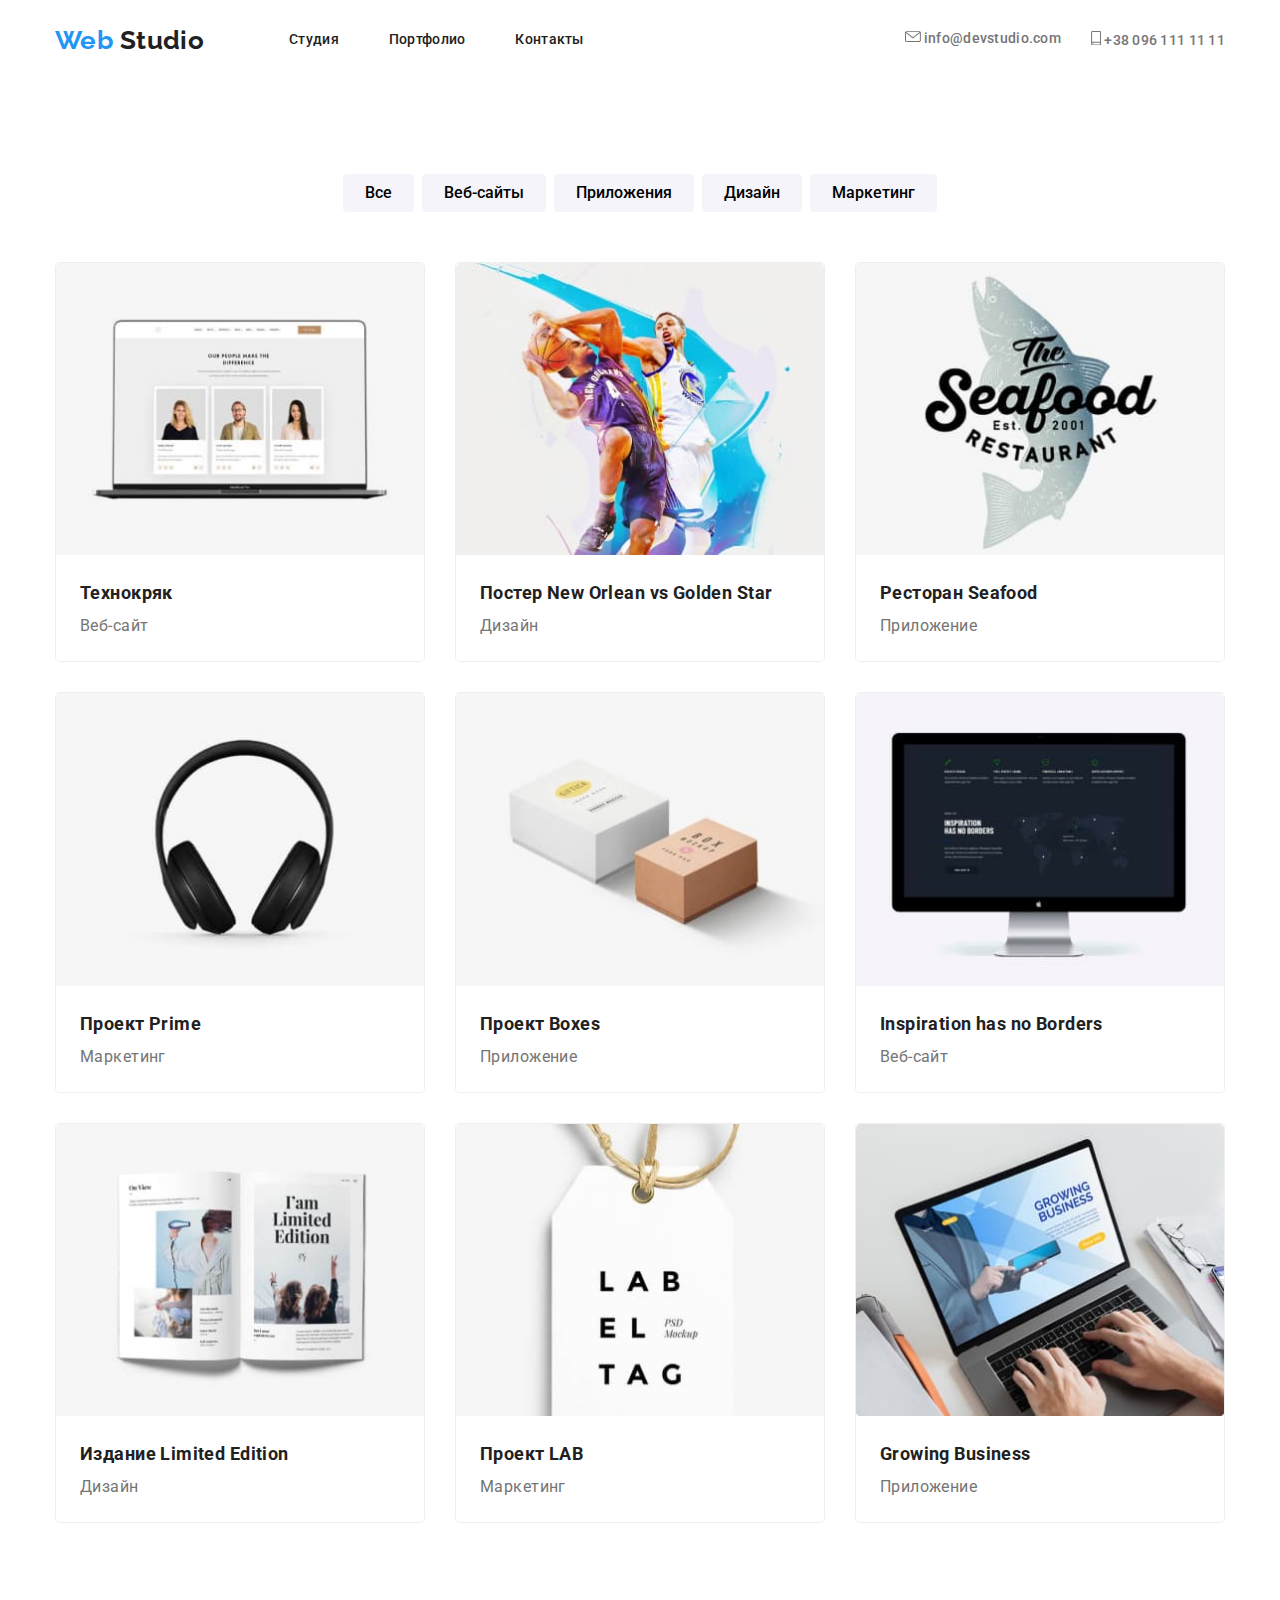
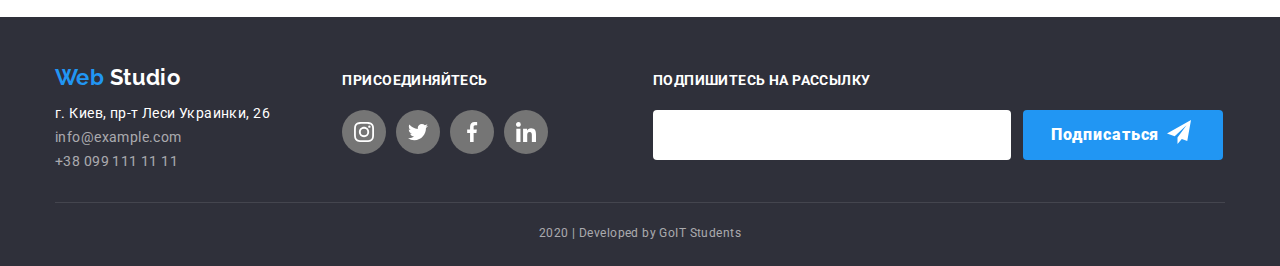
==== commit 5dfa43ba: "clients and portfolio sections ordered" ====
--- a/portfolio.html
+++ b/portfolio.html
@@ -60,15 +60,25 @@
         <div class="container">
           <h1 class="visually-hidden">Портфолио работ</h1>
           <menu class="portfolio-navigation">
-            <li><button type="button">Все</button></li>
-            <li><button type="button">Веб-сайты</button></li>
-            <li><button type="button">Приложения</button></li>
-            <li><button type="button">Дизайн</button></li>
-            <li><button type="button">Маркетинг</button></li>
+            <li class="portfolio-navigation-item">
+              <button type="button">Все</button>
+            </li>
+            <li class="portfolio-navigation-item">
+              <button type="button">Веб-сайты</button>
+            </li>
+            <li class="portfolio-navigation-item">
+              <button type="button">Приложения</button>
+            </li>
+            <li class="portfolio-navigation-item">
+              <button type="button">Дизайн</button>
+            </li>
+            <li class="portfolio-navigation-item">
+              <button type="button">Маркетинг</button>
+            </li>
           </menu>
           <ul class="portfolio-works-list">
-            <li>
-              <a href="">
+            <li class="portfolio-works-list-item">
+              <a class="works-ref" href="">
                 <img
                   src="./images/pr-1.jpg"
                   alt="Изображение ноутбука"
@@ -85,8 +95,8 @@
                 </p></a
               >
             </li>
-            <li>
-              <a href="">
+            <li class="portfolio-works-list-item">
+              <a class="works-ref" href="">
                 <img
                   src="./images/pr-2.jpg"
                   alt="Новый Орлеан, Золотые Звезды"
@@ -98,8 +108,8 @@
                 </div>
               </a>
             </li>
-            <li>
-              <a href="">
+            <li class="portfolio-works-list-item">
+              <a class="works-ref" href="">
                 <img
                   src="./images/pr-3.jpg"
                   alt="Ресторан"
@@ -111,8 +121,8 @@
                 </div>
               </a>
             </li>
-            <li>
-              <a href="">
+            <li class="portfolio-works-list-item">
+              <a class="works-ref" href="">
                 <img
                   src="./images/pr-4.jpg"
                   alt="Проект Прайм"
@@ -124,8 +134,8 @@
                 </div>
               </a>
             </li>
-            <li>
-              <a href="">
+            <li class="portfolio-works-list-item">
+              <a class="works-ref" href="">
                 <img
                   src="./images/pr-5.jpg"
                   alt="Проект Боксез"
@@ -137,8 +147,8 @@
                 </div>
               </a>
             </li>
-            <li>
-              <a href="">
+            <li class="portfolio-works-list-item">
+              <a class="works-ref" href="">
                 <img
                   src="./images/box-3.jpg"
                   alt="Веб-сайт"
@@ -150,8 +160,8 @@
                 </div>
               </a>
             </li>
-            <li>
-              <a href="">
+            <li class="portfolio-works-list-item">
+              <a class="works-ref" href="">
                 <img
                   src="./images/pr-7.jpg"
                   alt="Журнал по дизайну"
@@ -163,8 +173,8 @@
                 </div>
               </a>
             </li>
-            <li>
-              <a href="">
+            <li class="portfolio-works-list-item">
+              <a class="works-ref" href="">
                 <img
                   src="./images/pr-8.jpg"
                   alt="Изображение этикетки"
@@ -176,8 +186,8 @@
                 </div>
               </a>
             </li>
-            <li>
-              <a href="">
+            <li class="portfolio-works-list-item">
+              <a class="works-ref" href="">
                 <img
                   src="./images/box-1.jpg"
                   alt="Изображение ноутбука"
@@ -261,10 +271,8 @@
             </button>
           </li>
         </ul>
-        <!-- <div> -->
         <p class="footer-developed">2020 | Developed by GoIT Students</p>
       </div>
-      <!-- </div> -->
     </footer>
   </body>
 </html>
--- a/css/styles.css
+++ b/css/styles.css
@@ -99,7 +99,6 @@
 .site-menu {
   display: flex;
   align-items: center;
-  /* margin-right: 280px; */
 
   font-weight: 500;
   letter-spacing: 0.02em;
@@ -115,7 +114,6 @@
 
 .contacts {
   display: inline-flex;
-  align-items: center;
   margin-left: auto;
 
   font-weight: 500;
@@ -154,10 +152,6 @@
 }
 
 /* Герой */
-
-/* .hero {
-  text-align: center;
-} */
 
 .overlay {
   max-width: 1600px;
@@ -193,7 +187,6 @@
 }
 
 .hero-button {
-  /* display: inline-block; */
   display: flex;
   margin-left: auto;
   margin-right: auto;
@@ -214,13 +207,6 @@
 
 /* Work */
 
-/* .work-accents li:not(:last-child),
-.applications li:not(:last-child),
-.teampeople li:not(:last-child),
-.clients li:not(:last-child) {
-  margin-right: 30px;
-} */
-
 .work-accents {
   padding-top: 94px;
   padding-bottom: 94px;
@@ -234,7 +220,6 @@
 
 .work-accents li {
   width: calc((100% - 3 * 30px) / 4);
-  /* outline: 2px solid tomato; */
 }
 
 .work-pic {
@@ -270,22 +255,6 @@
   background-color: var(--accent-text-color);
 } */
 
-/* .thumb-antenna:before {
-  background-image: url("../images/vector-1.svg");
-}
-
-.thumb-clock:before {
-  background-image: url("../images/vector-2.svg");
-}
-
-.thumb-diagram:before {
-  background-image: url("../images/vector-3.svg");
-}
-
-.thumb-astronaut:before {
-  background-image: url("../images/vector-4.svg");
-} */
-
 .work-accents h3 {
   margin-top: 30px;
   margin-bottom: 10px;
@@ -300,7 +269,7 @@
   letter-spacing: 0.03em;
 }
 
-/* Приложения */
+/* Чем мы занимаемся */
 
 .applications {
   padding-top: 94px;
@@ -309,18 +278,6 @@
 
 .applications h2 {
   margin-bottom: 50px;
-}
-
-.applications ul {
-  display: flex;
-  justify-content: space-between;
-  padding-left: 0;
-}
-
-.applications li {
-  width: 370px;
-  display: flex;
-  flex-direction: column;
 }
 
 .applications h2,
@@ -333,6 +290,27 @@
   letter-spacing: 0.03em;
 }
 
+.applications ul {
+  display: flex;
+  justify-content: space-between;
+  padding-left: 0;
+}
+
+.applications li {
+  width: 370px;
+  display: flex;
+  flex-direction: column;
+
+  border-radius: 4px;
+  overflow: hidden;
+}
+
+.applications img {
+  border-top-left-radius: 4px;
+  border-top-right-radius: 4px;
+  overflow: hidden;
+}
+
 .applications h3 {
   margin-top: 0;
   margin-bottom: 0;
@@ -341,7 +319,6 @@
 
   color: var(--title-text-color);
   background-color: var(--background-footer-color);
-  /* rgba(47, 48, 58, 0.8) */
 
   font-size: inherit;
   font-weight: 700;
@@ -379,6 +356,12 @@
   overflow: hidden;
 }
 
+.teampeople-card img {
+  border-top-left-radius: 4px;
+  border-top-right-radius: 4px;
+  overflow: hidden;
+}
+
 .teampeople h3 {
   margin-top: 30px;
   margin-bottom: 10px;
@@ -414,6 +397,7 @@
   border-radius: 50%;
 
   background-color: transparent;
+  fill: currentColor;
 }
 
 .teampeople-icons:not(:last-child) {
@@ -422,6 +406,7 @@
 
 .teampeople-icons > a {
   color: var(--svg-color);
+  fill: currentColor;
 }
 
 .teampeople-icons svg {
@@ -429,28 +414,12 @@
   width: 20px;
   height: 20px;
 
-  fill: currentColor;
-}
-
-.teampeople-icons svg:hover {
+  /* fill: currentColor; */
+}
+
+.teampeople-icons > a:hover {
   fill: var(--title-text-color);
 }
-
-/* .icon-inst {
-  background-image: url(../images/icon-inst.svg);
-}
-
-.icon-twitter {
-  background-image: url(../images/icon-twitter.svg);
-}
-
-.icon-facebook {
-  background-image: url(../images/icon-facebook.svg);
-}
-
-.icon-linkedin {
-  background-image: url(../images/icon-linkedin.svg);
-} */
 
 .teampeople-icons:hover {
   background-color: var(--accent-text-color);
@@ -463,17 +432,17 @@
   padding-bottom: 94px;
 }
 
-.clients h2 {
+.clients-header {
   margin-bottom: 50px;
 }
 
-.clients ul {
+.clients-list {
   display: flex;
   justify-content: space-between;
   padding-left: 0;
 }
 
-.clients li {
+.clients-card {
   width: 170px;
   height: 90px;
   display: flex;
@@ -484,17 +453,14 @@
   border-radius: 4px;
 }
 
-.clients li:hover {
+.clients-card:hover {
   border-color: var(--accent-text-color);
 }
 
-.clients-list svg {
+.clients-logo {
   display: flex;
   /* width: 90px;
   height: 52px; */
-  background-repeat: no-repeat;
-  background-position: center;
-  background-size: contain;
 
   fill: var(--svg-color);
 }
@@ -529,7 +495,7 @@
   height: 45px;
 }
 
-.clients-list svg:hover {
+.clients-logo:hover {
   fill: var(--accent-text-color);
 }
 
@@ -609,6 +575,7 @@
 
 .social-links-icons > a {
   color: var(--title-text-color);
+  fill: currentColor;
 }
 
 .social-links-icons svg {
@@ -618,28 +585,12 @@
   justify-content: center;
   align-items: center;
 
-  fill: currentColor;
+  /* fill: currentColor; */
 }
 
 .social-links-icons:not(:last-child) {
   margin-right: 10px;
 }
-
-/* .icon-inst-f {
-  background-image: url(../images/icon-inst-f.svg);
-}
-
-.icon-twitter-f {
-  background-image: url(../images/icon-twitter-f.svg);
-}
-
-.icon-facebook-f {
-  background-image: url(../images/icon-facebook-f.svg);
-}
-
-.icon-linkedin-f {
-  background-image: url(../images/icon-linkedin-f.svg);
-} */
 
 .social-links-icons:hover {
   background-color: var(--accent-text-color);
@@ -672,7 +623,6 @@
   padding: 10px 28px;
   border-radius: 4px;
   border: none;
-  align-items: center;
 
   color: var(--title-text-color);
   background-color: var(--accent-text-color);
@@ -682,23 +632,10 @@
   font-size: 16px;
   line-height: 1.88;
   letter-spacing: 0.06em;
-  text-align: center;
-}
-
-/* .mail-button:after {
-  display: block;
-  content: "";
-  width: 24px;
-  height: 24px;
-  margin-left: 8px;
-  background-image: url(../images/icon-send.svg);
-  background-size: contain;
-  background-repeat: no-repeat;
-} */
-
-.subsription svg {
-  display: flex;
-  /* justify-content: center; */
+  /* text-align: center; */
+}
+
+.subscription svg {
   margin-left: 8px;
 }
 
@@ -720,87 +657,88 @@
 }
 
 .portfolio-navigation,
+.portfolio-navigation-item {
+  display: flex;
+  flex-direction: row;
+  align-items: center;
+  justify-content: center;
+}
+
+.portfolio-navigation {
+  margin-bottom: 50px;
+}
+
+.portfolio-navigation,
 .portfolio-works-list {
   padding-left: 0;
 }
 
-.portfolio-navigation {
-  margin-bottom: 50px;
-}
-
-.portfolio-works-list,
-.portfolio-works-list li {
-  display: inline-flex;
-  flex-wrap: wrap;
-}
-
-/* .portfolio-works-list {
-  justify-content: space-between;
-} */
-
-.portfolio-works-list li:not(:nth-child(3n)) {
-  margin-right: 30px;
-}
-
-.portfolio-works-list li:nth-child(-n + 6) {
-  margin-bottom: 30px;
-}
-
-.portfolio-works-list > li {
-  width: calc((100% - 2 * 30px) / 3);
-  display: flex;
-  flex-direction: column;
-  border: 1px solid #eeeeee;
-  border-radius: 5px;
-}
-
-.portfolio-works-list > li:hover {
-  box-shadow: 1px 4px 6px rgba(0, 0, 0, 0.16), 0px 4px 4px rgba(0, 0, 0, 0.06),
-    0px 1px 1px rgba(0, 0, 0, 0.12);
-}
-
-p.portfolio-works.hover-text {
-  display: none;
-}
-
-.portfolio-navigation,
-.portfolio-navigation li {
-  display: flex;
-  flex-direction: row;
-  align-items: center;
-  justify-content: center;
-}
-
-.portfolio-works-title {
-  padding: 20px 24px;
-  background-color: var(--title-text-color);
-}
-
-.portfolio-works a {
-  text-decoration: none;
-}
-
-.portfolio-navigation button:hover,
-.portfolio-navigation button:focus {
-  background-color: var(--accent-text-color);
-  color: var(--title-text-color);
-  cursor: pointer;
-}
-
-.portfolio-navigation li:not(:last-child) {
+.portfolio-navigation-item:not(:last-child) {
   margin-right: 8px;
 }
 
 .portfolio-navigation button {
-  border-radius: 4px;
   padding: 6px 22px;
+  border-radius: 4px;
+  border: none;
+
+  background: var(--background-blocks-color);
+
   font-family: inherit;
   font-weight: 500;
   font-size: 16px;
   line-height: 1.62;
   text-align: center;
-  background: var(--background-blocks-color);
-  border: none;
+}
+
+.portfolio-navigation button:hover,
+.portfolio-navigation button:focus {
+  background-color: var(--accent-text-color);
+  color: var(--title-text-color);
+  cursor: pointer;
+}
+
+.portfolio-works-list,
+.portfolio-works-list-item {
+  display: inline-flex;
+  flex-wrap: wrap;
+}
+
+.portfolio-works-list-item:not(:nth-child(3n)) {
+  margin-right: 30px;
+}
+
+.portfolio-works-list-item:nth-child(-n + 6) {
+  margin-bottom: 30px;
+}
+
+.portfolio-works-list-item {
+  width: calc((100% - 2 * 30px) / 3);
+  display: flex;
+  flex-direction: column;
+  border: 1px solid #eeeeee;
+  border-radius: 5px;
+  overflow: hidden;
+}
+
+.portfolio-works-list-item:hover {
+  box-shadow: 1px 4px 6px rgba(0, 0, 0, 0.16), 0px 4px 4px rgba(0, 0, 0, 0.06),
+    0px 1px 1px rgba(0, 0, 0, 0.12);
+}
+
+.works-ref {
+  text-decoration: none;
+}
+
+.portfolio-works-list img {
+  border-top-left-radius: 5px;
+  border-top-right-radius: 5px;
+  overflow: hidden;
+}
+
+.portfolio-works-title {
+  padding: 20px 24px;
+  background-color: var(--title-text-color);
 }
 
 .portfolio-works-list h2 {
@@ -813,10 +751,6 @@
   line-height: 1.88;
 }
 
-/* Для позиционирования в футере
-
- .footer-social-links {
-  display: flex;
-  justify-content: space-between; 
-  
-  .footer-social-links:not(:last-child){ margin-right: 10px;*/
+p.portfolio-works.hover-text {
+  display: none;
+}
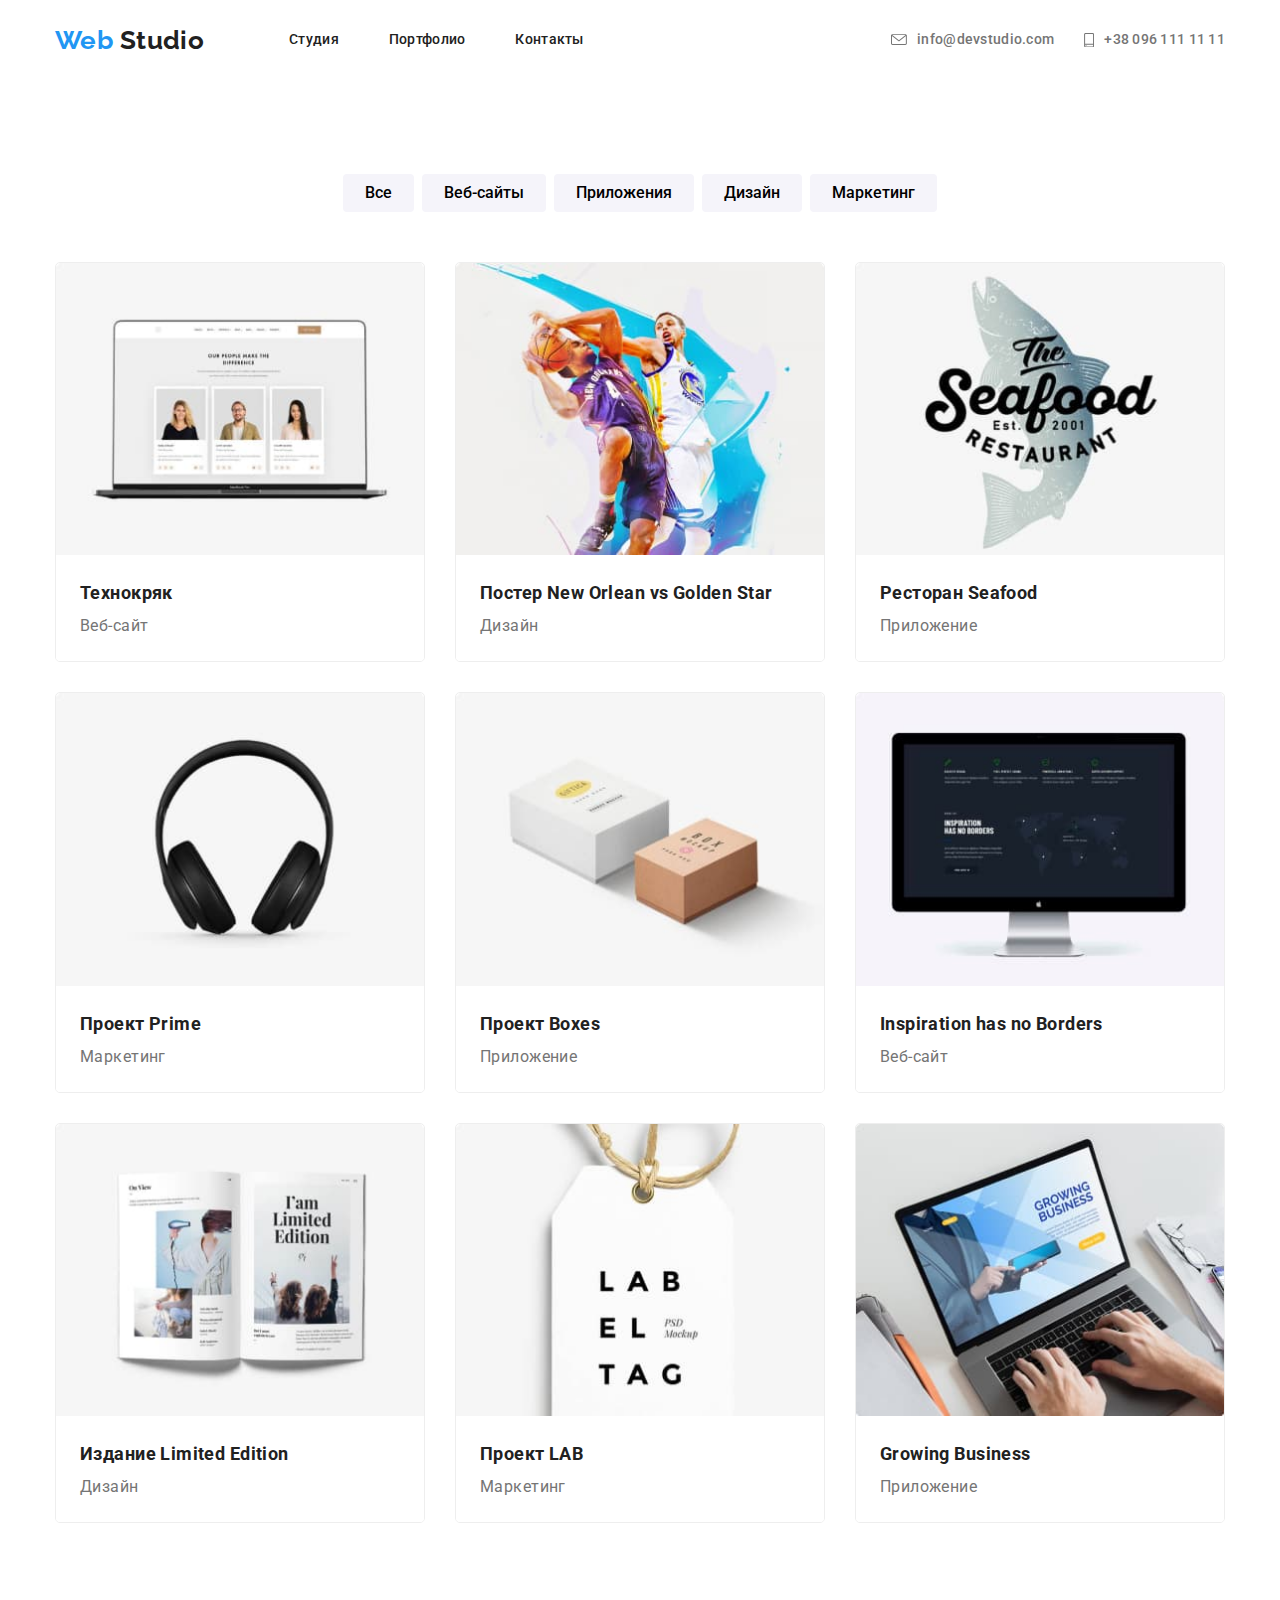
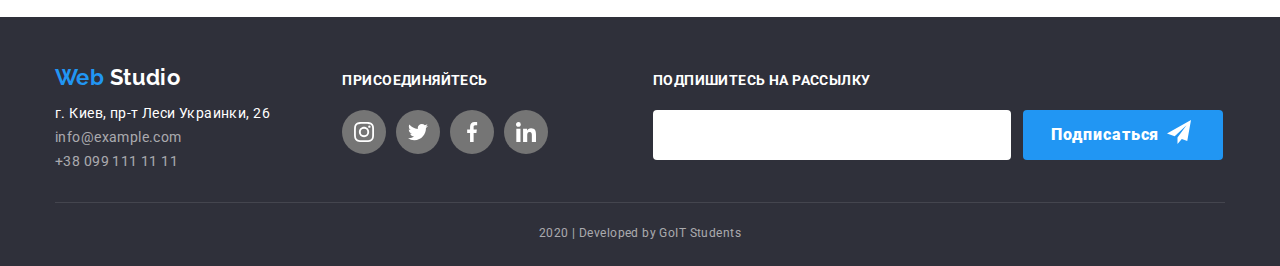
==== commit 4ecd11fd: "fixed elements' location in .contacts-ref" ====
--- a/portfolio.html
+++ b/portfolio.html
@@ -24,16 +24,16 @@
           >
 
           <menu class="site-menu">
-            <li><a href="./index.html" class="site-menu-list">Студия</a></li>
+            <li><a href="./index.html" class="site-menu-ref">Студия</a></li>
             <li>
-              <a href="./portfolio.html" class="site-menu-list">Портфолио</a>
-            </li>
-            <li><a href="" class="site-menu-list">Контакты</a></li>
+              <a href="./portfolio.html" class="site-menu-ref">Портфолио</a>
+            </li>
+            <li><a href="" class="site-menu-ref">Контакты</a></li>
           </menu>
 
           <ul class="contacts">
             <li>
-              <a href="" class="contacts-list">
+              <a href="" class="contacts-ref">
                 <!-- <img src="./images/envelope-hover.svg" alt="Почта компании" /> -->
                 <svg class="mailto" width="16" height="11.2">
                   <use href="./images/sprite.svg#icon-mailto"></use>
@@ -43,7 +43,7 @@
             </li>
 
             <li>
-              <a href="" class="contacts-list">
+              <a href="" class="contacts-ref">
                 <!-- <img src="./images/smartphone.svg" alt="Телефон компании" /> -->
                 <svg class="tel" width="10" height="14.94">
                   <use href="./images/sprite.svg#icon-tel"></use>
--- a/css/styles.css
+++ b/css/styles.css
@@ -108,7 +108,7 @@
   margin-right: 50px;
 }
 
-.site-menu-list {
+.site-menu-ref {
   display: block;
 }
 
@@ -125,26 +125,33 @@
 }
 
 p,
-.contacts-list {
+.contacts-ref {
   color: var(--ordinary-text-color);
 }
 
-.site-menu-list,
-.contacts-list {
+.site-menu-ref,
+.contacts-ref {
   padding-top: 32px;
   padding-bottom: 32px;
   text-decoration: none;
 }
 
-.site-menu-list:hover,
-.contacts-list:hover,
-.site-menu-list:focus,
-.contacts-list:focus {
+.site-menu-ref:hover,
+.contacts-ref:hover,
+.site-menu-ref:focus,
+.contacts-ref:focus {
   color: var(--accent-text-color);
+}
+
+.contacts-ref {
+  display: flex;
+  align-items: center;
 }
 
 .mailto,
 .tel {
+  margin-right: 10px;
+
   fill: currentColor;
 }
 .contacts li:hover {
@@ -346,7 +353,7 @@
   padding-left: 0;
 }
 
-.teampeople-card > li {
+.teampeople-card {
   width: calc((100% - 3 * 30px) / 4);
   padding-bottom: 24px;
   background: #ffffff;
@@ -389,15 +396,15 @@
 }
 
 .teampeople-icons {
-  display: flex;
   width: 44px;
   height: 44px;
+  display: flex;
   justify-content: center;
   align-items: center;
   border-radius: 50%;
 
   background-color: transparent;
-  fill: currentColor;
+  fill: var(--svg-color);
 }
 
 .teampeople-icons:not(:last-child) {
@@ -405,24 +412,22 @@
 }
 
 .teampeople-icons > a {
-  color: var(--svg-color);
-  fill: currentColor;
+  fill: inherit;
 }
 
 .teampeople-icons svg {
-  display: flex;
   width: 20px;
   height: 20px;
-
-  /* fill: currentColor; */
-}
-
-.teampeople-icons > a:hover {
+  display: flex;
+  justify-content: center;
+  align-items: center;
+}
+
+.teampeople-icons:hover,
+.teampeople-icons:focus {
+  background-color: var(--accent-text-color);
   fill: var(--title-text-color);
-}
-
-.teampeople-icons:hover {
-  background-color: var(--accent-text-color);
+  cursor: pointer;
 }
 
 /* Постоянные клиенты */
@@ -449,21 +454,29 @@
   justify-content: center;
   align-items: center;
 
-  border: 1px solid #afb1b8;
-  border-radius: 4px;
-}
-
-.clients-card:hover {
+  border: 1px solid var(--svg-color);
+  border-radius: 4px;
+  fill: var(--svg-color);
+}
+
+.clients-link {
+  fill: inherit;
+}
+
+.clients-card:hover,
+.clients-card:focus {
   border-color: var(--accent-text-color);
-}
-
-.clients-logo {
-  display: flex;
-  /* width: 90px;
-  height: 52px; */
-
-  fill: var(--svg-color);
-}
+  fill: var(--accent-text-color);
+  cursor: pointer;
+}
+
+/* .clients-logo {
+  width: 90px;
+  height: 52px;
+  display: flex;
+  justify-content: center;
+  align-items: center;
+} */
 
 .logo-1 {
   width: 44px;
@@ -493,10 +506,6 @@
 .logo-6 {
   width: 88px;
   height: 45px;
-}
-
-.clients-logo:hover {
-  fill: var(--accent-text-color);
 }
 
 /* Футер */
@@ -563,9 +572,9 @@
 }
 
 .social-links-icons {
-  display: flex;
+  width: 44px;
   height: 44px;
-  width: 44px;
+  display: flex;
   justify-content: center;
   align-items: center;
   border-radius: 50%;
@@ -579,13 +588,11 @@
 }
 
 .social-links-icons svg {
-  display: flex;
   width: 20px;
   height: 20px;
+  display: flex;
   justify-content: center;
   align-items: center;
-
-  /* fill: currentColor; */
 }
 
 .social-links-icons:not(:last-child) {
